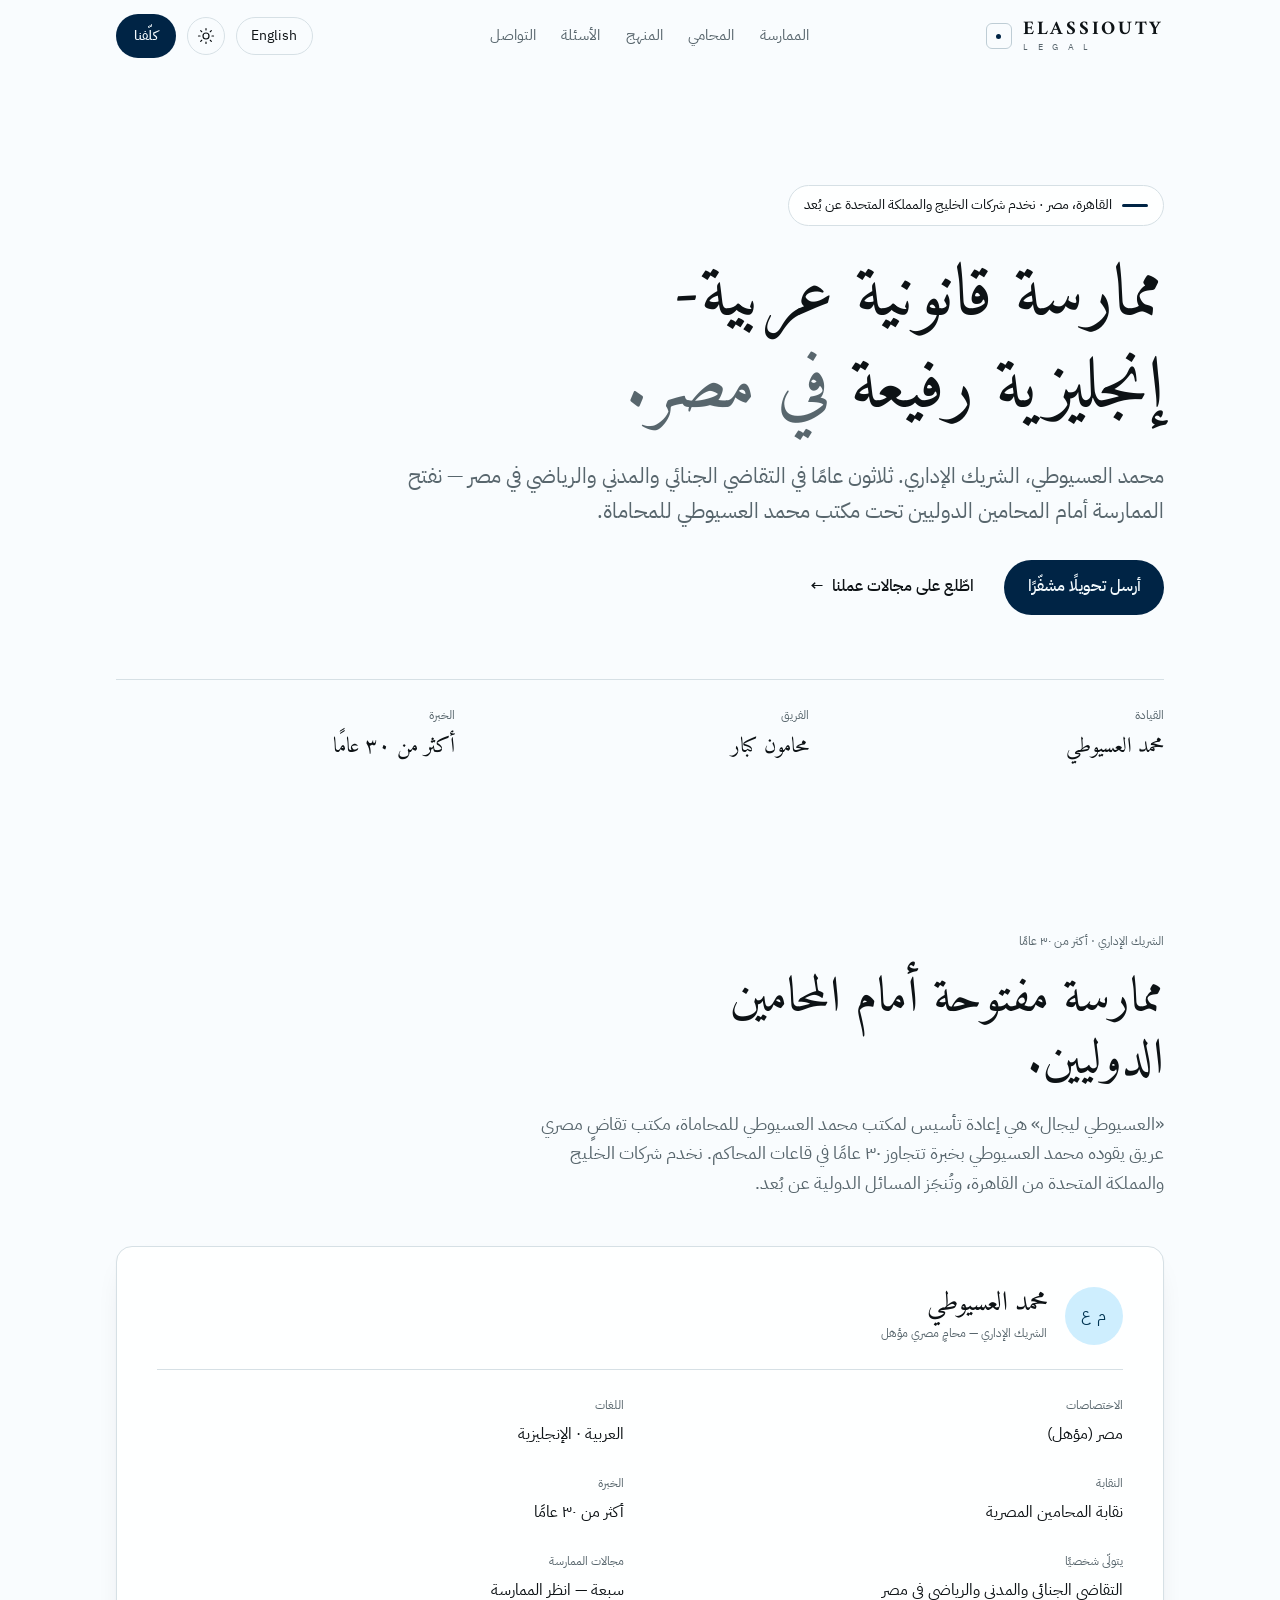
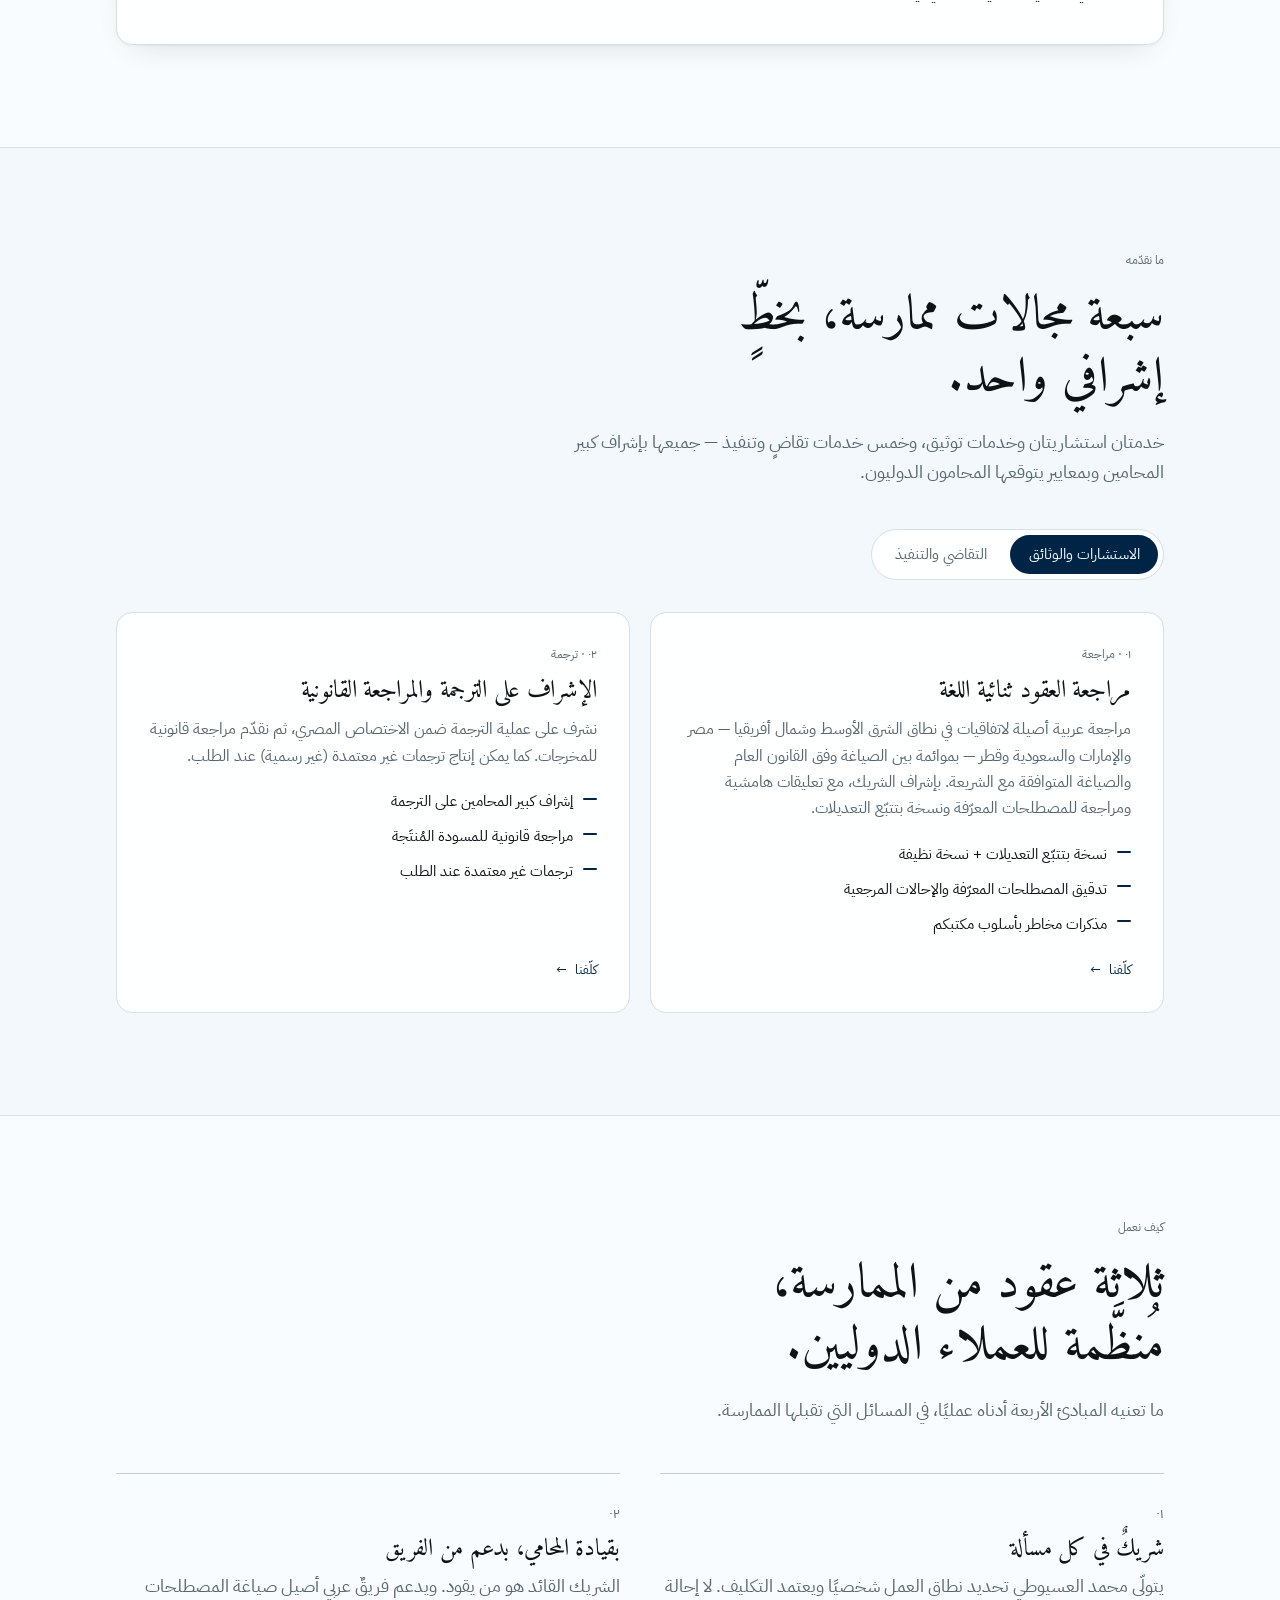
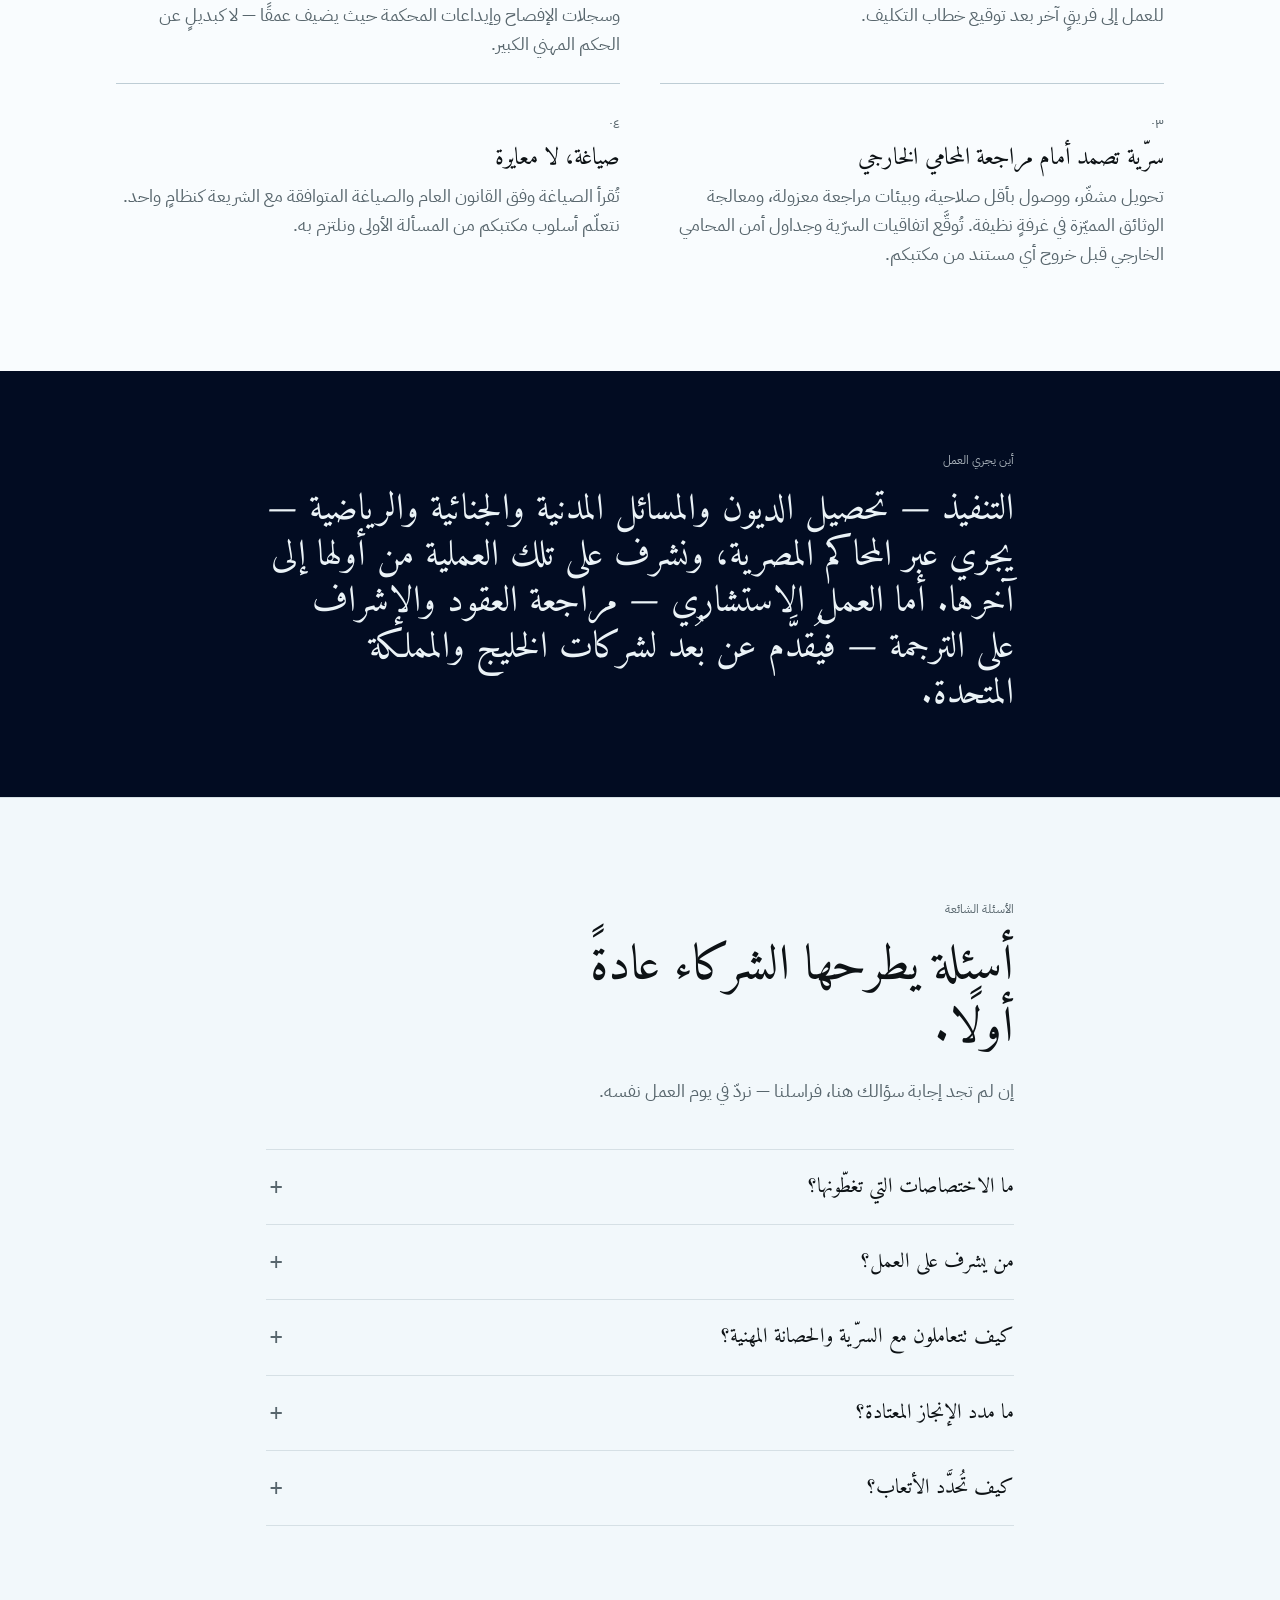
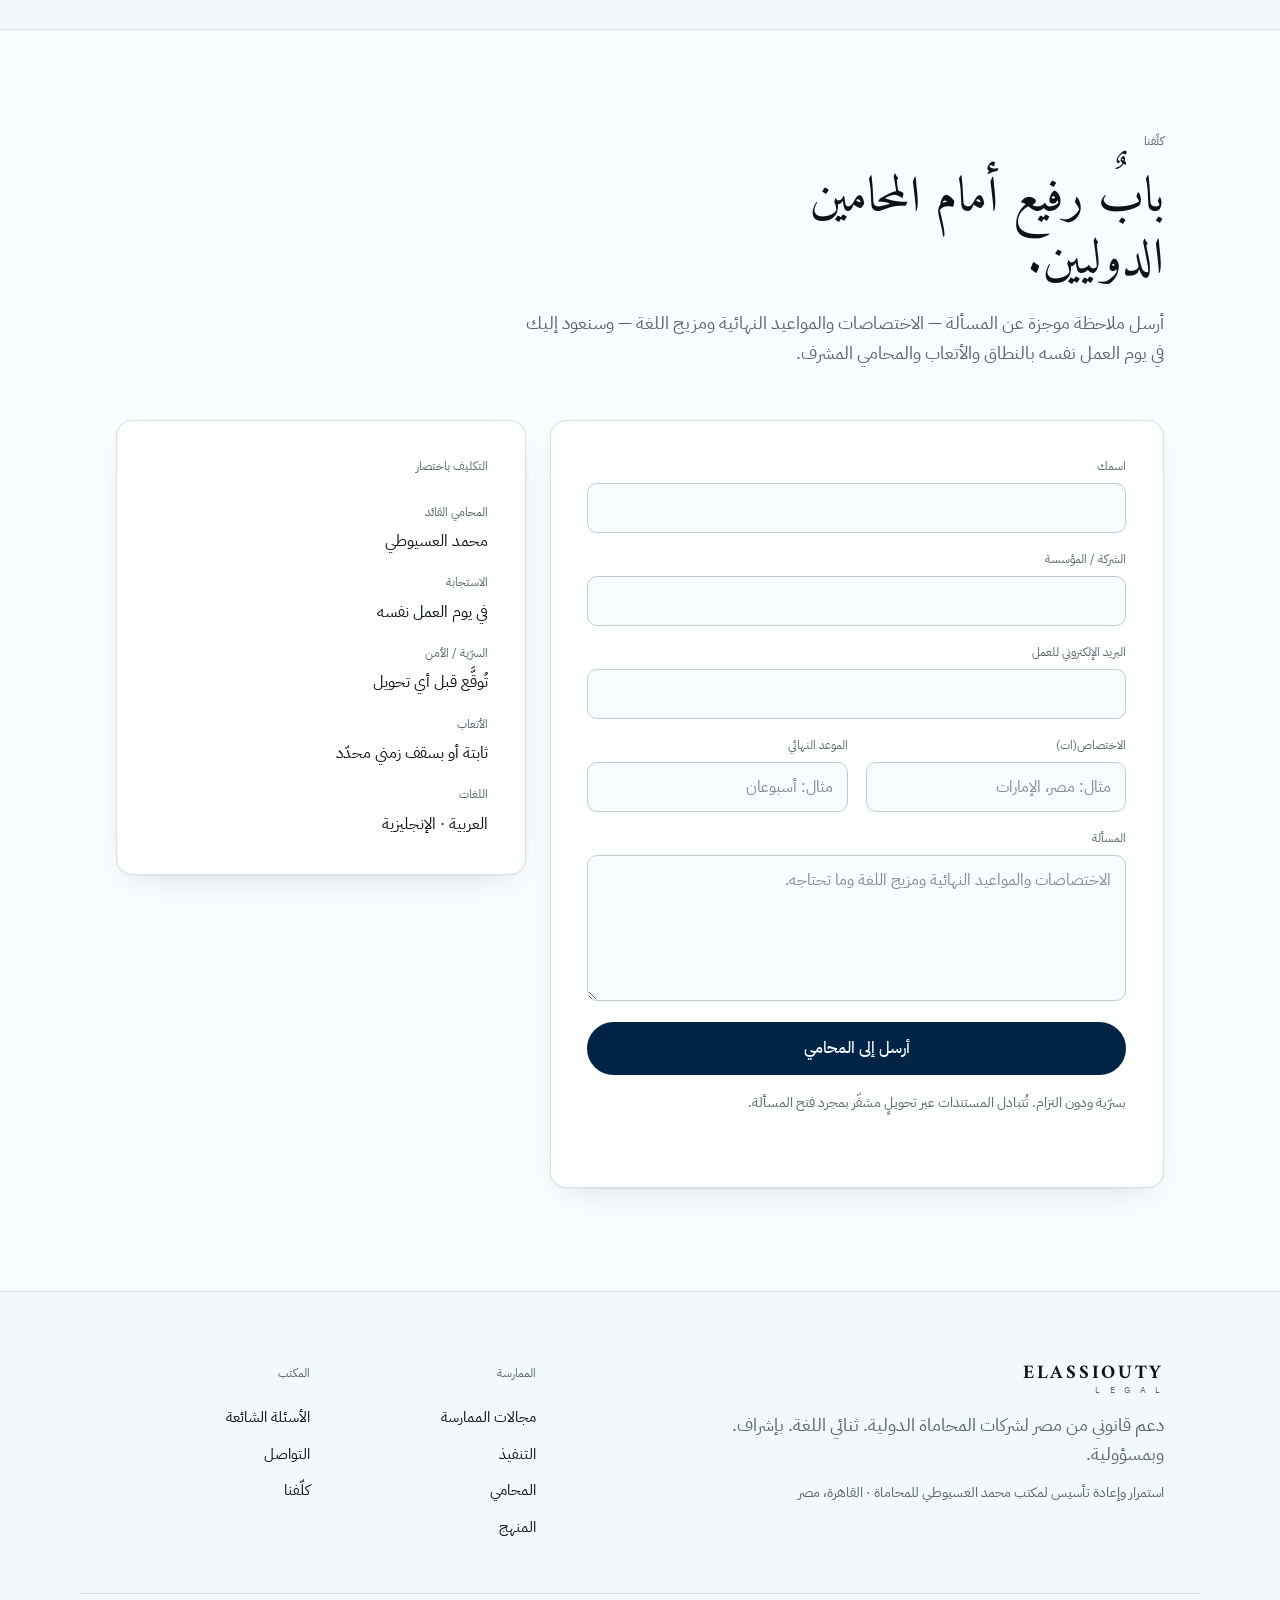
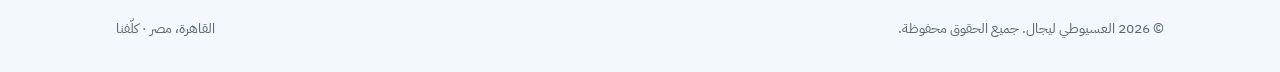
==== ar.html @ b8cb4284 "Add files via upload" ====
<!DOCTYPE html>
<html lang="ar" dir="rtl">
<head>
  <meta charset="UTF-8" />
  <meta name="viewport" content="width=device-width, initial-scale=1.0" />
  <title>العسيوطي ليجال — ممارسة قانونية عربية-إنجليزية في مصر</title>
  <meta name="description" content="العسيوطي ليجال — الممارسة المصرية في القاهرة بقيادة محمد العسيوطي: أكثر من ٣٠ عامًا في التقاضي والاستشارات العربية-الإنجليزية لشركات المحاماة في الخليج والمملكة المتحدة. ثنائي اللغة، بإشراف، وبمسؤولية." />
  <meta name="theme-color" content="#f9fbfc" />

  <meta property="og:title" content="العسيوطي ليجال — ممارسة قانونية عربية-إنجليزية في مصر" />
  <meta property="og:description" content="دعم قانوني من مصر لشركات المحاماة الدولية. ثنائي اللغة. بإشراف. وبمسؤولية." />
  <meta property="og:type" content="website" />

  <link rel="preconnect" href="https://fonts.googleapis.com" />
  <link rel="preconnect" href="https://fonts.gstatic.com" crossorigin />
  <link href="https://fonts.googleapis.com/css2?family=Amiri:ital,wght@0,400;0,700;1,400&family=IBM+Plex+Sans+Arabic:wght@400;500;600&family=Cormorant+Garamond:wght@500;600&family=Inter:wght@400;500;600&display=swap" rel="stylesheet" />

  <link rel="icon" href="data:image/svg+xml,%3Csvg xmlns='http://www.w3.org/2000/svg' viewBox='0 0 32 32'%3E%3Crect width='32' height='32' rx='6' fill='%23122a4e'/%3E%3Ctext x='16' y='22' font-family='Georgia,serif' font-size='16' fill='%23eae4d3' text-anchor='middle'%3EE%3C/text%3E%3C/svg%3E" />
  <link rel="alternate" hreflang="en" href="index.html" />
  <link rel="alternate" hreflang="ar" href="ar.html" />
  <link rel="stylesheet" href="styles.css" />

  <script>
    (function () {
      try {
        var t = localStorage.getItem('el-theme');
        var m = window.matchMedia && window.matchMedia('(prefers-color-scheme: dark)').matches;
        document.documentElement.setAttribute('data-theme', t || (m ? 'dark' : 'light'));
      } catch (e) {
        document.documentElement.setAttribute('data-theme', 'light');
      }
    })();
  </script>
</head>
<body>
  <a class="skip-link" href="#main">تخطَّ إلى المحتوى</a>

  <header class="site-header" id="siteHeader">
    <div class="container header-inner">
      <a class="brand" href="#top" aria-label="العسيوطي ليجال — الصفحة الرئيسية">
        <span class="brand-mark" aria-hidden="true">
          <span class="brand-dot"></span>
        </span>
        <span class="brand-word">
          <span class="brand-name">ELASSIOUTY</span>
          <span class="brand-sub">L E G A L</span>
        </span>
      </a>

      <nav class="site-nav" aria-label="التنقّل الرئيسي">
        <a href="#practice">الممارسة</a>
        <a href="#counsel">المحامي</a>
        <a href="#approach">المنهج</a>
        <a href="#faq">الأسئلة</a>
        <a href="#intake">التواصل</a>
      </nav>

      <div class="header-actions">
        <a class="lang-switch" href="index.html" hreflang="en" lang="en" aria-label="Read this page in English">English</a>
        <button class="theme-toggle" id="themeToggle" type="button" aria-label="تبديل المظهر الفاتح والداكن">
          <svg class="icon-sun" width="18" height="18" viewBox="0 0 24 24" fill="none" stroke="currentColor" stroke-width="1.6" stroke-linecap="round"><circle cx="12" cy="12" r="4"/><path d="M12 2v2M12 20v2M4.9 4.9l1.4 1.4M17.7 17.7l1.4 1.4M2 12h2M20 12h2M4.9 19.1l1.4-1.4M17.7 6.3l1.4-1.4"/></svg>
          <svg class="icon-moon" width="18" height="18" viewBox="0 0 24 24" fill="none" stroke="currentColor" stroke-width="1.6" stroke-linecap="round" stroke-linejoin="round"><path d="M21 12.8A9 9 0 1 1 11.2 3a7 7 0 0 0 9.8 9.8z"/></svg>
        </button>
        <a class="btn btn-primary btn-sm header-cta" href="#intake">كلّفنا</a>
        <button class="menu-toggle" id="menuToggle" type="button" aria-label="فتح القائمة" aria-expanded="false" aria-controls="mobileNav">
          <span></span><span></span><span></span>
        </button>
      </div>
    </div>

    <nav class="mobile-nav" id="mobileNav" aria-label="قائمة الجوال">
      <a href="#practice">الممارسة</a>
      <a href="#counsel">المحامي</a>
      <a href="#approach">المنهج</a>
      <a href="#enforcement">التنفيذ</a>
      <a href="#faq">الأسئلة</a>
      <a href="#intake">التواصل</a>
      <a class="btn btn-primary" href="#intake">كلّفنا</a>
    </nav>
  </header>

  <main id="main">
    <span id="top"></span>

    <!-- HERO -->
    <section class="hero">
      <div class="container">
        <p class="badge"><span class="badge-rule" aria-hidden="true"></span>القاهرة، مصر · نخدم شركات الخليج والمملكة المتحدة عن بُعد</p>
        <h1 class="hero-title">ممارسة قانونية عربية-إنجليزية رفيعة <span class="muted">في مصر.</span></h1>
        <p class="hero-lead">محمد العسيوطي، الشريك الإداري. ثلاثون عامًا في التقاضي الجنائي والمدني والرياضي في مصر — نفتح الممارسة أمام المحامين الدوليين تحت مكتب محمد العسيوطي للمحاماة.</p>
        <div class="hero-actions">
          <a class="btn btn-primary" href="#intake">أرسل تحويلًا مشفّرًا</a>
          <a class="btn btn-ghost" href="#practice">اطّلع على مجالات عملنا <span aria-hidden="true">←</span></a>
        </div>

        <dl class="stat-row">
          <div class="stat"><dt>القيادة</dt><dd>محمد العسيوطي</dd></div>
          <div class="stat"><dt>الفريق</dt><dd>محامون كبار</dd></div>
          <div class="stat"><dt>الخبرة</dt><dd>أكثر من ٣٠ عامًا</dd></div>
        </dl>
      </div>
    </section>

    <!-- COUNSEL -->
    <section class="section" id="counsel">
      <div class="container">
        <p class="eyebrow">الشريك الإداري · أكثر من ٣٠ عامًا</p>
        <h2 class="section-title">ممارسة مفتوحة أمام المحامين الدوليين.</h2>
        <p class="section-lead">«العسيوطي ليجال» هي إعادة تأسيس لمكتب محمد العسيوطي للمحاماة، مكتب تقاضٍ مصري عريق يقوده محمد العسيوطي بخبرة تتجاوز ٣٠ عامًا في قاعات المحاكم. نخدم شركات الخليج والمملكة المتحدة من القاهرة، وتُنجَز المسائل الدولية عن بُعد.</p>

        <div class="counsel-card">
          <div class="counsel-head">
            <span class="avatar" aria-hidden="true">م ع</span>
            <div>
              <h3 class="counsel-name">محمد العسيوطي</h3>
              <p class="counsel-role">الشريك الإداري — محامٍ مصري مؤهل</p>
            </div>
          </div>
          <dl class="fact-grid">
            <div><dt>الاختصاصات</dt><dd>مصر (مؤهل)</dd></div>
            <div><dt>اللغات</dt><dd>العربية · الإنجليزية</dd></div>
            <div><dt>النقابة</dt><dd>نقابة المحامين المصرية</dd></div>
            <div><dt>الخبرة</dt><dd>أكثر من ٣٠ عامًا</dd></div>
            <div><dt>يتولّى شخصيًا</dt><dd>التقاضي الجنائي والمدني والرياضي في مصر</dd></div>
            <div><dt>مجالات الممارسة</dt><dd>سبعة — انظر الممارسة</dd></div>
          </dl>
        </div>
      </div>
    </section>

    <!-- PRACTICE -->
    <section class="section section-alt" id="practice">
      <div class="container">
        <p class="eyebrow">ما نقدّمه</p>
        <h2 class="section-title">سبعة مجالات ممارسة، بخطٍّ إشرافي واحد.</h2>
        <p class="section-lead">خدمتان استشاريتان وخدمات توثيق، وخمس خدمات تقاضٍ وتنفيذ — جميعها بإشراف كبير المحامين وبمعايير يتوقعها المحامون الدوليون.</p>

        <div class="tabs" role="tablist" aria-label="مجموعات الممارسة">
          <button class="tab is-active" role="tab" aria-selected="true" data-group="advisory">الاستشارات والوثائق</button>
          <button class="tab" role="tab" aria-selected="false" data-group="litigation">التقاضي والتنفيذ</button>
        </div>

        <div class="cards">
          <!-- Advisory -->
          <article class="card" data-group="advisory">
            <p class="card-index">٠١ · مراجعة</p>
            <h3 class="card-title">مراجعة العقود ثنائية اللغة</h3>
            <p class="card-body">مراجعة عربية أصيلة لاتفاقيات في نطاق الشرق الأوسط وشمال أفريقيا — مصر والإمارات والسعودية وقطر — بموائمة بين الصياغة وفق القانون العام والصياغة المتوافقة مع الشريعة. بإشراف الشريك، مع تعليقات هامشية ومراجعة للمصطلحات المعرّفة ونسخة بتتبّع التعديلات.</p>
            <ul class="card-list">
              <li>نسخة بتتبّع التعديلات + نسخة نظيفة</li>
              <li>تدقيق المصطلحات المعرّفة والإحالات المرجعية</li>
              <li>مذكرات مخاطر بأسلوب مكتبكم</li>
            </ul>
            <a class="card-cta" href="#intake">كلّفنا <span aria-hidden="true">←</span></a>
          </article>

          <article class="card" data-group="advisory">
            <p class="card-index">٠٢ · ترجمة</p>
            <h3 class="card-title">الإشراف على الترجمة والمراجعة القانونية</h3>
            <p class="card-body">نشرف على عملية الترجمة ضمن الاختصاص المصري، ثم نقدّم مراجعة قانونية للمخرجات. كما يمكن إنتاج ترجمات غير معتمدة (غير رسمية) عند الطلب.</p>
            <ul class="card-list">
              <li>إشراف كبير المحامين على الترجمة</li>
              <li>مراجعة قانونية للمسودة المُنتَجة</li>
              <li>ترجمات غير معتمدة عند الطلب</li>
            </ul>
            <a class="card-cta" href="#intake">كلّفنا <span aria-hidden="true">←</span></a>
          </article>

          <!-- Litigation -->
          <article class="card" data-group="litigation" hidden>
            <p class="card-index">٠٣ · تنفيذ</p>
            <h3 class="card-title">تنفيذ أحكام التحكيم</h3>
            <p class="card-body">الاعتراف بأحكام التحكيم الأجنبية والمحلية وتنفيذها أمام المحاكم المصرية — بموجب اتفاقية نيويورك وقانون التحكيم المصري. من طلب الأمر بالتنفيذ حتى التنفيذ الفعلي، والدفاع عند الطعن على الحكم.</p>
            <ul class="card-list">
              <li>الأمر بالتنفيذ وتنفيذ الأحكام الأجنبية (اتفاقية نيويورك)</li>
              <li>دعاوى بطلان حكم التحكيم</li>
              <li>التنفيذ على أصول داخل مصر</li>
            </ul>
            <a class="card-cta" href="#intake">كلّفنا <span aria-hidden="true">←</span></a>
          </article>

          <article class="card" data-group="litigation" hidden>
            <p class="card-index">٠٤ · تنفيذ</p>
            <h3 class="card-title">تحصيل الديون</h3>
            <p class="card-body">التنفيذ عبر المحاكم المصرية للدائنين المحليين والأجانب — الأحكام المالية وديون العقود والأوراق التجارية. بقيادة كبير المحامين من رفع الدعوى حتى التنفيذ.</p>
            <ul class="card-list">
              <li>من رفع الدعوى حتى التنفيذ النهائي</li>
              <li>التنسيق مع المحامي الأجنبي الموكِّل</li>
              <li>تحديثات وفق وتيرة يحددها المحامي</li>
            </ul>
            <a class="card-cta" href="#intake">كلّفنا <span aria-hidden="true">←</span></a>
          </article>

          <article class="card" data-group="litigation" hidden>
            <p class="card-index">٠٥ · تقاضٍ</p>
            <h3 class="card-title">التقاضي الجنائي</h3>
            <p class="card-body">الدفاع ودعم الادعاء والاستئناف أمام المحاكم الجنائية المصرية. الرشوة والجرائم المالية والدفاع في جرائم ذوي الياقات البيضاء والتحقيقات الرقابية.</p>
            <ul class="card-list">
              <li>مشورة استراتيجية قبل الاتهام</li>
              <li>التمثيل أمام المحكمة</li>
              <li>الاستئناف وطرق الطعن بعد الحكم</li>
            </ul>
            <a class="card-cta" href="#intake">كلّفنا <span aria-hidden="true">←</span></a>
          </article>

          <article class="card" data-group="litigation" hidden>
            <p class="card-index">٠٦ · تقاضٍ</p>
            <h3 class="card-title">التقاضي المدني</h3>
            <p class="card-body">المنازعات التجارية والتعاقدية أمام المحاكم المدنية والاقتصادية المصرية. الأوامر الوقتية ودعاوى الخبرة وتنفيذ الأحكام الأجنبية عند الاقتضاء.</p>
            <ul class="card-list">
              <li>المذكرات والدفوع الإجرائية</li>
              <li>الحماية الوقتية عند توافرها</li>
              <li>الاعتراف بالأحكام الأجنبية وأحكام التحكيم وتنفيذها (اتفاقية نيويورك)</li>
            </ul>
            <a class="card-cta" href="#intake">كلّفنا <span aria-hidden="true">←</span></a>
          </article>

          <article class="card" data-group="litigation" hidden>
            <p class="card-index">٠٧ · تقاضٍ</p>
            <h3 class="card-title">التقاضي الرياضي</h3>
            <p class="card-body">منازعات كرة القدم والأندية والاتحادات — العقود والانتقالات والإجراءات التأديبية والتحكيم أمام محكمة التحكيم الرياضي (CAS) من مقر مصر.</p>
            <ul class="card-list">
              <li>منازعات عقود اللاعبين والأندية</li>
              <li>الإجراءات التأديبية للاتحادات</li>
              <li>التحكيم أمام محكمة التحكيم الرياضي من مقر مصر</li>
            </ul>
            <a class="card-cta" href="#intake">كلّفنا <span aria-hidden="true">←</span></a>
          </article>
        </div>
      </div>
    </section>

    <!-- APPROACH -->
    <section class="section" id="approach">
      <div class="container">
        <p class="eyebrow">كيف نعمل</p>
        <h2 class="section-title">ثلاثة عقود من الممارسة، مُنظَّمة للعملاء الدوليين.</h2>
        <p class="section-lead">ما تعنيه المبادئ الأربعة أدناه عمليًا، في المسائل التي تقبلها الممارسة.</p>

        <div class="principles">
          <div class="principle">
            <span class="principle-num">٠١</span>
            <h3>شريكٌ في كل مسألة</h3>
            <p>يتولّى محمد العسيوطي تحديد نطاق العمل شخصيًا ويعتمد التكليف. لا إحالة للعمل إلى فريقٍ آخر بعد توقيع خطاب التكليف.</p>
          </div>
          <div class="principle">
            <span class="principle-num">٠٢</span>
            <h3>بقيادة المحامي، بدعم من الفريق</h3>
            <p>الشريك القائد هو من يقود. ويدعم فريقٌ عربي أصيل صياغة المصطلحات وسجلات الإفصاح وإيداعات المحكمة حيث يضيف عمقًا — لا كبديلٍ عن الحكم المهني الكبير.</p>
          </div>
          <div class="principle">
            <span class="principle-num">٠٣</span>
            <h3>سرّية تصمد أمام مراجعة المحامي الخارجي</h3>
            <p>تحويل مشفّر، ووصول بأقل صلاحية، وبيئات مراجعة معزولة، ومعالجة الوثائق المميّزة في غرفةٍ نظيفة. تُوقَّع اتفاقيات السرّية وجداول أمن المحامي الخارجي قبل خروج أي مستند من مكتبكم.</p>
          </div>
          <div class="principle">
            <span class="principle-num">٠٤</span>
            <h3>صياغة، لا معايرة</h3>
            <p>تُقرأ الصياغة وفق القانون العام والصياغة المتوافقة مع الشريعة كنظامٍ واحد. نتعلّم أسلوب مكتبكم من المسألة الأولى ونلتزم به.</p>
          </div>
        </div>
      </div>
    </section>

    <!-- ENFORCEMENT NOTE -->
    <section class="section section-dark" id="enforcement">
      <div class="container narrow">
        <p class="eyebrow eyebrow-light">أين يجري العمل</p>
        <p class="enforcement-note">التنفيذ — تحصيل الديون والمسائل المدنية والجنائية والرياضية — يجري عبر المحاكم المصرية، ونشرف على تلك العملية من أولها إلى آخرها. أما العمل الاستشاري — مراجعة العقود والإشراف على الترجمة — فيُقدَّم عن بُعد لشركات الخليج والمملكة المتحدة.</p>
      </div>
    </section>

    <!-- FAQ -->
    <section class="section section-alt" id="faq">
      <div class="container narrow">
        <p class="eyebrow">الأسئلة الشائعة</p>
        <h2 class="section-title">أسئلة يطرحها الشركاء عادةً أولًا.</h2>
        <p class="section-lead">إن لم تجد إجابة سؤالك هنا، فراسلنا — نردّ في يوم العمل نفسه.</p>

        <div class="faq">
          <details class="faq-item">
            <summary>ما الاختصاصات التي تغطّونها؟</summary>
            <div class="faq-answer"><p>نحن مؤهّلون في مصر ونعمل بموجب القانون المصري فقط. العمل أمام المحاكم — تحصيل الديون والمسائل المدنية والجنائية والرياضية — يجري أمام المحاكم المصرية. أما العمل الاستشاري فيُقدَّم عن بُعد للشركات المُوكِّلة في الخليج والمملكة المتحدة. نعمل بصفتنا مراسلكم في القاهرة؛ ولسنا مؤهّلين في القانون الإنجليزي أو الخليجي ولا نُفتي فيه.</p></div>
          </details>
          <details class="faq-item">
            <summary>من يشرف على العمل؟</summary>
            <div class="faq-answer"><p>يتولّى محمد العسيوطي، الشريك الإداري، تحديد نطاق كل مسألة واعتمادها شخصيًا. ويدعم فريقٌ عربي أصيل الصياغة وسجلات الإفصاح والإيداعات، لكن كبير المحامين يقود طوال الوقت — دون إحالة العمل الجوهري إلى محامين مبتدئين.</p></div>
          </details>
          <details class="faq-item">
            <summary>كيف تتعاملون مع السرّية والحصانة المهنية؟</summary>
            <div class="faq-answer"><p>تُنقل المستندات عبر تحويلٍ مشفّر إلى بيئة مراجعة معزولة بأقل صلاحية. وتُوقَّع اتفاقيات السرّية وجداول أمن المحامي الخارجي قبل خروج أي مادة من مكتبكم، وتُعالَج المواد المميّزة في غرفةٍ نظيفة. نعمل وفق معايير السرّية التي يتوقعها عملاؤكم.</p></div>
          </details>
          <details class="faq-item">
            <summary>ما مدد الإنجاز المعتادة؟</summary>
            <div class="faq-answer"><p>نُقرّ باستلام كل مسألة جديدة في يوم العمل نفسه مع النطاق والأتعاب والمحامي المشرف. أما الإنجاز الجوهري فيعتمد على المسألة — فمراجعة عقدٍ تسير بوتيرة تختلف عن تقاضٍ متنازَعٍ عليه — ونلتزم بجدولٍ زمني محدد في خطاب التكليف.</p></div>
          </details>
          <details class="faq-item">
            <summary>كيف تُحدَّد الأتعاب؟</summary>
            <div class="faq-answer"><p>إمّا أتعاب ثابتة لعملٍ محدّد النطاق، أو سقف زمني (بالساعة) محدّد، يُتّفق عليه قبل أن نبدأ. لن تتلقّى فاتورة مفتوحة؛ يُحدَّد أساس الأتعاب كتابةً من البداية.</p></div>
          </details>
        </div>
      </div>
    </section>

    <!-- INTAKE -->
    <section class="section" id="intake">
      <div class="container">
        <p class="eyebrow">كلّفنا</p>
        <h2 class="section-title">بابٌ رفيع أمام المحامين الدوليين.</h2>
        <p class="section-lead">أرسل ملاحظة موجزة عن المسألة — الاختصاصات والمواعيد النهائية ومزيج اللغة — وسنعود إليك في يوم العمل نفسه بالنطاق والأتعاب والمحامي المشرف.</p>

        <div class="intake-grid">
          <form class="intake-form" id="intakeForm" novalidate>
            <div class="field">
              <label for="f-name">اسمك</label>
              <input id="f-name" name="name" type="text" autocomplete="name" required />
            </div>
            <div class="field">
              <label for="f-firm">الشركة / المؤسسة</label>
              <input id="f-firm" name="firm" type="text" autocomplete="organization" />
            </div>
            <div class="field">
              <label for="f-email">البريد الإلكتروني للعمل</label>
              <input id="f-email" name="email" type="email" autocomplete="email" required />
            </div>
            <div class="field-row">
              <div class="field">
                <label for="f-juris">الاختصاص(ات)</label>
                <input id="f-juris" name="jurisdictions" type="text" placeholder="مثال: مصر، الإمارات" />
              </div>
              <div class="field">
                <label for="f-deadline">الموعد النهائي</label>
                <input id="f-deadline" name="deadline" type="text" placeholder="مثال: أسبوعان" />
              </div>
            </div>
            <div class="field">
              <label for="f-message">المسألة</label>
              <textarea id="f-message" name="message" rows="5" required placeholder="الاختصاصات والمواعيد النهائية ومزيج اللغة وما تحتاجه."></textarea>
            </div>
            <input type="text" name="_honey" class="honey" tabindex="-1" autocomplete="off" aria-hidden="true" />
            <button class="btn btn-primary" type="submit" id="intakeSubmit">أرسل إلى المحامي</button>
            <p class="form-note">بسرّية ودون التزام. تُتبادل المستندات عبر تحويلٍ مشفّر بمجرد فتح المسألة.</p>
            <p class="form-status" id="formStatus" role="status" aria-live="polite"></p>
          </form>

          <aside class="engagement">
            <p class="engagement-title">التكليف باختصار</p>
            <dl class="fact-grid fact-grid-stack">
              <div><dt>المحامي القائد</dt><dd>محمد العسيوطي</dd></div>
              <div><dt>الاستجابة</dt><dd>في يوم العمل نفسه</dd></div>
              <div><dt>السرّية / الأمن</dt><dd>تُوقَّع قبل أي تحويل</dd></div>
              <div><dt>الأتعاب</dt><dd>ثابتة أو بسقف زمني محدّد</dd></div>
              <div><dt>اللغات</dt><dd>العربية · الإنجليزية</dd></div>
            </dl>
          </aside>
        </div>
      </div>
    </section>
  </main>

  <footer class="site-footer">
    <div class="container footer-inner">
      <div class="footer-brand">
        <span class="brand-word">
          <span class="brand-name">ELASSIOUTY</span>
          <span class="brand-sub">L E G A L</span>
        </span>
        <p class="footer-tag">دعم قانوني من مصر لشركات المحاماة الدولية. ثنائي اللغة. بإشراف. وبمسؤولية.</p>
        <p class="footer-meta">استمرار وإعادة تأسيس لمكتب محمد العسيوطي للمحاماة · القاهرة، مصر</p>
      </div>
      <nav class="footer-nav" aria-label="روابط التذييل">
        <div>
          <p class="footer-head">الممارسة</p>
          <a href="#practice">مجالات الممارسة</a>
          <a href="#enforcement">التنفيذ</a>
          <a href="#counsel">المحامي</a>
          <a href="#approach">المنهج</a>
        </div>
        <div>
          <p class="footer-head">المكتب</p>
          <a href="#faq">الأسئلة الشائعة</a>
          <a href="#intake">التواصل</a>
          <a href="#intake">كلّفنا</a>
        </div>
      </nav>
    </div>
    <div class="container footer-bottom">
      <p>© <span id="year">2026</span> العسيوطي ليجال. جميع الحقوق محفوظة.</p>
      <p>القاهرة، مصر · <a href="#intake">كلّفنا</a></p>
    </div>
  </footer>

  <script src="script.js"></script>
</body>
</html>
---- styles.css ----
/* ============================================================
   ELASSIOUTY LEGAL — stylesheet
   Palette built on OKLCH, hue 230 (cool navy). Light + dark.
   Fonts: Cormorant Garamond (display), Inter (body), IBM Plex Mono (labels)
   ============================================================ */

:root {
  --font-serif: "Cormorant Garamond", Georgia, "Times New Roman", serif;
  --font-sans: "Inter", ui-sans-serif, system-ui, sans-serif;
  --font-mono: "IBM Plex Mono", ui-monospace, "SFMono-Regular", monospace;

  --maxw: 1120px;
  --radius: 16px;
  --radius-sm: 10px;
  --pad: clamp(1.25rem, 4vw, 2.25rem);
  --shadow: 0 1px 2px rgba(12, 26, 51, 0.04), 0 12px 32px -18px rgba(12, 26, 51, 0.20);
  --ease: cubic-bezier(0.22, 1, 0.36, 1);
}

/* ---- Light theme (default) ---- */
:root, [data-theme="light"] {
  --bg: oklch(0.99 0.004 230);
  --surface: oklch(1 0.002 230);
  --surface-2: oklch(0.975 0.008 230);
  --text: oklch(0.18 0.01 230);
  --muted: oklch(0.5 0.02 230);
  --primary: oklch(0.24 0.1 230);
  --primary-strong: oklch(0.16 0.09 230);
  --on-primary: oklch(0.98 0.01 230);
  --accent-soft: oklch(0.93 0.04 230);
  --accent-ink: oklch(0.30 0.09 230);
  --border: oklch(0.90 0.012 230);
  --border-strong: oklch(0.84 0.02 230);
  --dark-bg: oklch(0.16 0.05 260);
  --dark-text: oklch(0.96 0.01 230);
}

/* ---- Dark theme ---- */
[data-theme="dark"] {
  --bg: oklch(0.17 0.03 258);
  --surface: oklch(0.21 0.035 258);
  --surface-2: oklch(0.19 0.03 258);
  --text: oklch(0.95 0.012 230);
  --muted: oklch(0.72 0.03 230);
  --primary: oklch(0.62 0.12 250);
  --primary-strong: oklch(0.70 0.12 250);
  --on-primary: oklch(0.15 0.03 258);
  --accent-soft: oklch(0.32 0.06 250);
  --accent-ink: oklch(0.90 0.04 230);
  --border: oklch(0.30 0.025 258);
  --border-strong: oklch(0.40 0.03 258);
  --dark-bg: oklch(0.13 0.03 260);
  --dark-text: oklch(0.96 0.01 230);
  --shadow: 0 1px 2px rgba(0,0,0,0.3), 0 16px 40px -20px rgba(0,0,0,0.6);
}

/* ---- Reset / base ---- */
* { box-sizing: border-box; }
html { scroll-behavior: smooth; scroll-padding-top: 84px; -webkit-text-size-adjust: 100%; }
body {
  margin: 0;
  background: var(--bg);
  color: var(--text);
  font-family: var(--font-sans);
  font-size: 17px;
  line-height: 1.65;
  -webkit-font-smoothing: antialiased;
  text-rendering: optimizeLegibility;
  transition: background 0.4s var(--ease), color 0.4s var(--ease);
}
h1, h2, h3 { font-family: var(--font-serif); font-weight: 500; line-height: 1.08; letter-spacing: -0.01em; margin: 0; }
p { margin: 0; }
a { color: inherit; text-decoration: none; }
img { max-width: 100%; display: block; }
::selection { background: var(--accent-soft); color: var(--accent-ink); }

.container { width: 100%; max-width: var(--maxw); margin-inline: auto; padding-inline: var(--pad); }
.container.narrow { max-width: 820px; }

.skip-link {
  position: absolute; left: 0; top: -60px; z-index: 200;
  background: var(--primary); color: var(--on-primary); padding: 0.6rem 1rem; border-radius: 0 0 8px 0;
  transition: top 0.2s var(--ease);
}
.skip-link:focus { top: 0; }

:focus-visible { outline: 2px solid var(--primary); outline-offset: 3px; border-radius: 4px; }

/* ---- Buttons ---- */
.btn {
  display: inline-flex; align-items: center; gap: 0.5rem;
  font-family: var(--font-sans); font-size: 0.98rem; font-weight: 500;
  padding: 0.85rem 1.4rem; border-radius: 999px; border: 1px solid transparent;
  cursor: pointer; transition: transform 0.2s var(--ease), background 0.2s var(--ease), border-color 0.2s var(--ease), color 0.2s var(--ease);
  white-space: nowrap;
}
.btn-sm { padding: 0.55rem 1.05rem; font-size: 0.9rem; }
.btn-primary { background: var(--primary); color: var(--on-primary); }
.btn-primary:hover { background: var(--primary-strong); transform: translateY(-1px); }
.btn-ghost { color: var(--text); border-color: transparent; padding-inline: 0.4rem; }
.btn-ghost:hover { color: var(--primary); }

/* ---- Header ---- */
.site-header {
  position: sticky; top: 0; z-index: 100;
  backdrop-filter: saturate(1.4) blur(12px);
  background: color-mix(in oklab, var(--bg) 82%, transparent);
  border-bottom: 1px solid transparent;
  transition: border-color 0.3s var(--ease), background 0.3s var(--ease);
}
.site-header.is-scrolled { border-bottom-color: var(--border); }
.header-inner { display: flex; align-items: center; justify-content: space-between; height: 72px; gap: 1rem; }

.brand { display: inline-flex; align-items: center; gap: 0.7rem; }
.brand-mark { position: relative; width: 26px; height: 26px; border: 1px solid var(--border-strong); border-radius: 6px; display: grid; place-items: center; }
.brand-dot { width: 5px; height: 5px; border-radius: 50%; background: var(--primary); }
.brand-word { display: flex; flex-direction: column; line-height: 1; }
.brand-name { font-family: var(--font-serif); font-weight: 600; font-size: 1.2rem; letter-spacing: 0.14em; }
.brand-sub { font-family: var(--font-mono); font-size: 0.56rem; letter-spacing: 0.42em; color: var(--muted); margin-top: 3px; }

.site-nav { display: flex; gap: 1.6rem; }
.site-nav a { font-size: 0.95rem; color: var(--muted); transition: color 0.2s var(--ease); }
.site-nav a:hover { color: var(--text); }

.header-actions { display: flex; align-items: center; gap: 0.7rem; }
.theme-toggle {
  display: grid; place-items: center; width: 38px; height: 38px; border-radius: 999px;
  background: transparent; border: 1px solid var(--border); color: var(--text); cursor: pointer;
  transition: border-color 0.2s var(--ease), background 0.2s var(--ease);
}
.theme-toggle:hover { border-color: var(--border-strong); background: var(--surface-2); }
.theme-toggle .icon-moon { display: none; }
[data-theme="dark"] .theme-toggle .icon-sun { display: none; }
[data-theme="dark"] .theme-toggle .icon-moon { display: block; }

.menu-toggle { display: none; flex-direction: column; gap: 4px; width: 40px; height: 38px; align-items: center; justify-content: center; background: transparent; border: 1px solid var(--border); border-radius: 10px; cursor: pointer; }
.menu-toggle span { width: 18px; height: 1.6px; background: var(--text); transition: transform 0.25s var(--ease), opacity 0.25s var(--ease); }
.menu-toggle[aria-expanded="true"] span:nth-child(1) { transform: translateY(5.6px) rotate(45deg); }
.menu-toggle[aria-expanded="true"] span:nth-child(2) { opacity: 0; }
.menu-toggle[aria-expanded="true"] span:nth-child(3) { transform: translateY(-5.6px) rotate(-45deg); }

.mobile-nav { display: none; flex-direction: column; gap: 0.25rem; padding: 0.5rem var(--pad) 1.25rem; border-bottom: 1px solid var(--border); background: var(--bg); }
.mobile-nav a { padding: 0.7rem 0.2rem; color: var(--text); border-bottom: 1px solid var(--border); }
.mobile-nav a.btn { border: none; justify-content: center; margin-top: 0.6rem; color: var(--on-primary); }
.mobile-nav.open { display: flex; }

/* ---- Hero ---- */
.hero { padding: clamp(3.5rem, 9vw, 7rem) 0 clamp(2.5rem, 5vw, 4rem); }
.badge {
  display: inline-flex; align-items: center; gap: 0.6rem;
  font-size: 0.86rem; color: var(--text); background: var(--surface);
  border: 1px solid var(--border); border-radius: 999px; padding: 0.5rem 0.95rem; margin: 0 0 1.6rem;
}
.badge-rule { width: 26px; height: 3px; border-radius: 3px; background: var(--primary); }
.hero-title { font-size: clamp(2.7rem, 6.6vw, 4.6rem); max-width: 15ch; }
.hero-title .muted { color: var(--muted); }
.hero-lead { margin-top: 1.5rem; max-width: 60ch; font-size: clamp(1.05rem, 2.4vw, 1.3rem); color: var(--muted); }
.hero-actions { display: flex; flex-wrap: wrap; align-items: center; gap: 0.75rem 1.4rem; margin-top: 2rem; }

.stat-row { display: grid; grid-template-columns: repeat(3, 1fr); gap: 1rem; margin: clamp(2.5rem, 6vw, 4rem) 0 0; padding-top: 1.6rem; border-top: 1px solid var(--border); }
.stat dt { font-family: var(--font-mono); font-size: 0.72rem; letter-spacing: 0.18em; text-transform: uppercase; color: var(--muted); margin-bottom: 0.35rem; }
.stat dd { margin: 0; font-family: var(--font-serif); font-size: clamp(1.1rem, 2.4vw, 1.35rem); }

/* ---- Sections ---- */
.section { padding: clamp(3.5rem, 8vw, 6.5rem) 0; }
.section-alt { background: var(--surface-2); border-block: 1px solid var(--border); }
.eyebrow { font-family: var(--font-mono); font-size: 0.75rem; letter-spacing: 0.2em; text-transform: uppercase; color: var(--muted); margin: 0 0 1rem; }
.eyebrow-light { color: color-mix(in oklab, var(--dark-text) 70%, transparent); }
.section-title { font-size: clamp(2rem, 4.6vw, 3.1rem); max-width: 18ch; }
.section-lead { margin-top: 1.1rem; max-width: 58ch; font-size: 1.12rem; color: var(--muted); }

/* ---- Counsel ---- */
.counsel-card { margin-top: clamp(2rem, 5vw, 3rem); background: var(--surface); border: 1px solid var(--border); border-radius: var(--radius); padding: clamp(1.5rem, 4vw, 2.5rem); box-shadow: var(--shadow); }
.counsel-head { display: flex; align-items: center; gap: 1.1rem; padding-bottom: 1.5rem; border-bottom: 1px solid var(--border); }
.avatar { display: grid; place-items: center; width: 58px; height: 58px; border-radius: 50%; background: var(--accent-soft); color: var(--accent-ink); font-family: var(--font-mono); font-size: 1rem; letter-spacing: 0.06em; flex: none; }
.counsel-name { font-size: 1.7rem; }
.counsel-role { font-family: var(--font-mono); font-size: 0.74rem; letter-spacing: 0.14em; text-transform: uppercase; color: var(--muted); margin-top: 0.35rem; }

.fact-grid { display: grid; grid-template-columns: repeat(2, 1fr); gap: 1.6rem 2rem; margin: 1.6rem 0 0; }
.fact-grid-5 { grid-template-columns: repeat(auto-fit, minmax(150px, 1fr)); }
.fact-grid dt { font-family: var(--font-mono); font-size: 0.72rem; letter-spacing: 0.16em; text-transform: uppercase; color: var(--muted); margin-bottom: 0.4rem; }
.fact-grid dd { margin: 0; font-size: 1.02rem; }

/* ---- Practice ---- */
.tabs { display: inline-flex; gap: 0.3rem; margin: clamp(1.8rem, 4vw, 2.6rem) 0 2rem; padding: 0.3rem; background: var(--surface); border: 1px solid var(--border); border-radius: 999px; }
.tab { font-family: var(--font-sans); font-size: 0.92rem; color: var(--muted); background: transparent; border: none; padding: 0.55rem 1.15rem; border-radius: 999px; cursor: pointer; transition: color 0.2s var(--ease), background 0.2s var(--ease); }
.tab.is-active { background: var(--primary); color: var(--on-primary); }

.cards { display: grid; grid-template-columns: repeat(2, 1fr); gap: 1.25rem; }
.card { background: var(--surface); border: 1px solid var(--border); border-radius: var(--radius); padding: clamp(1.4rem, 3vw, 2rem); display: flex; flex-direction: column; transition: transform 0.25s var(--ease), border-color 0.25s var(--ease), box-shadow 0.25s var(--ease); }
.card:hover { transform: translateY(-3px); border-color: var(--border-strong); box-shadow: var(--shadow); }
.card[hidden] { display: none; }
.card-index { font-family: var(--font-mono); font-size: 0.72rem; letter-spacing: 0.16em; text-transform: uppercase; color: var(--muted); margin: 0 0 0.9rem; }
.card-title { font-size: 1.55rem; margin-bottom: 0.7rem; }
.card-body { color: var(--muted); font-size: 1rem; }
.card-list { list-style: none; margin: 1.2rem 0 0; padding: 0; display: grid; gap: 0.6rem; }
.card-list li { position: relative; padding-left: 1.5rem; font-size: 0.96rem; }
.card-list li::before { content: ""; position: absolute; left: 0; top: 0.62em; width: 14px; height: 2px; background: var(--primary); border-radius: 2px; }
.card-cta { margin-top: auto; padding-top: 1.4rem; font-family: var(--font-mono); font-size: 0.8rem; letter-spacing: 0.1em; text-transform: uppercase; color: var(--primary); display: inline-flex; gap: 0.5rem; align-items: center; }
.card-cta:hover { gap: 0.8rem; }

/* ---- Approach ---- */
.principles { display: grid; grid-template-columns: repeat(2, 1fr); gap: 1.5rem 2.5rem; margin-top: clamp(2rem, 5vw, 3rem); }
.principle { padding-top: 1.5rem; border-top: 1px solid var(--border-strong); }
.principle-num { font-family: var(--font-mono); font-size: 0.85rem; color: var(--muted); letter-spacing: 0.1em; }
.principle h3 { font-size: 1.5rem; margin: 0.6rem 0 0.6rem; }
.principle p { color: var(--muted); }

/* ---- Enforcement (dark strip) ---- */
.section-dark { background: var(--dark-bg); color: var(--dark-text); padding: clamp(3rem, 7vw, 5rem) 0; }
.enforcement-note { font-family: var(--font-serif); font-size: clamp(1.5rem, 3.6vw, 2.3rem); line-height: 1.3; letter-spacing: -0.01em; }

/* ---- FAQ ---- */
.faq { margin-top: clamp(1.8rem, 4vw, 2.6rem); border-top: 1px solid var(--border); }
.faq-item { border-bottom: 1px solid var(--border); }
.faq-item summary { list-style: none; cursor: pointer; padding: 1.25rem 2.5rem 1.25rem 0; position: relative; font-family: var(--font-serif); font-size: 1.3rem; }
.faq-item summary::-webkit-details-marker { display: none; }
.faq-item summary::after { content: "+"; position: absolute; right: 0.2rem; top: 50%; transform: translateY(-50%); font-family: var(--font-sans); font-size: 1.5rem; color: var(--muted); transition: transform 0.25s var(--ease); }
.faq-item[open] summary::after { content: "–"; }
.faq-answer { padding: 0 2.5rem 1.4rem 0; }
.faq-answer p { color: var(--muted); max-width: 62ch; }

/* ---- Intake ---- */
.intake-grid { display: grid; grid-template-columns: 1.35fr 0.9fr; gap: 1.5rem; margin-top: clamp(2.2rem, 5vw, 3.2rem); align-items: start; }
.intake-form { background: var(--surface); border: 1px solid var(--border); border-radius: var(--radius); padding: clamp(1.5rem, 4vw, 2.3rem); box-shadow: var(--shadow); display: grid; gap: 1.1rem; }
.field { display: grid; gap: 0.4rem; }
.field-row { display: grid; grid-template-columns: 1fr 1fr; gap: 1.1rem; }
.field label { font-family: var(--font-mono); font-size: 0.72rem; letter-spacing: 0.12em; text-transform: uppercase; color: var(--muted); }
.field input, .field textarea {
  font-family: var(--font-sans); font-size: 1rem; color: var(--text);
  background: var(--bg); border: 1px solid var(--border-strong); border-radius: var(--radius-sm);
  padding: 0.75rem 0.9rem; width: 100%; transition: border-color 0.2s var(--ease), box-shadow 0.2s var(--ease);
}
.field textarea { resize: vertical; min-height: 120px; }
.field input:focus, .field textarea:focus { outline: none; border-color: var(--primary); box-shadow: 0 0 0 3px color-mix(in oklab, var(--primary) 18%, transparent); }
.field input::placeholder, .field textarea::placeholder { color: color-mix(in oklab, var(--muted) 75%, transparent); }
.honey { position: absolute; width: 1px; height: 1px; padding: 0; margin: -1px; overflow: hidden; clip: rect(0 0 0 0); white-space: nowrap; border: 0; }
.intake-form .btn-primary { justify-content: center; margin-top: 0.2rem; }
.form-note { font-size: 0.85rem; color: var(--muted); margin: 0; }
.form-status { margin: 0; font-size: 0.95rem; min-height: 1.2em; }
.form-status.ok { color: var(--primary-strong); font-weight: 500; }
[data-theme="dark"] .form-status.ok { color: var(--primary-strong); }
.form-status.err { color: oklch(0.55 0.19 25); }

.engagement { background: var(--surface); border: 1px solid var(--border); border-radius: var(--radius); padding: clamp(1.5rem, 4vw, 2.3rem); box-shadow: var(--shadow); }
.engagement-title { font-family: var(--font-mono); font-size: 0.74rem; letter-spacing: 0.16em; text-transform: uppercase; color: var(--muted); margin: 0 0 1.4rem; }
.fact-grid-stack { grid-template-columns: 1fr; gap: 1.15rem; }

/* ---- Footer ---- */
.site-footer { background: var(--surface-2); border-top: 1px solid var(--border); padding: clamp(3rem, 6vw, 4.5rem) 0 2rem; }
.footer-inner { display: grid; grid-template-columns: 1.4fr 1fr; gap: 2.5rem; }
.footer-tag { margin-top: 1rem; max-width: 42ch; color: var(--muted); }
.footer-meta { margin-top: 0.8rem; font-size: 0.88rem; color: var(--muted); }
.footer-nav { display: grid; grid-template-columns: repeat(2, 1fr); gap: 2rem; }
.footer-head { font-family: var(--font-mono); font-size: 0.72rem; letter-spacing: 0.16em; text-transform: uppercase; color: var(--muted); margin: 0 0 1rem; }
.footer-nav a { display: block; padding: 0.35rem 0; color: var(--text); font-size: 0.96rem; }
.footer-nav a:hover { color: var(--primary); }
.footer-bottom { display: flex; flex-wrap: wrap; justify-content: space-between; gap: 0.5rem; margin-top: 3rem; padding-top: 1.5rem; border-top: 1px solid var(--border); font-size: 0.85rem; color: var(--muted); }
.footer-bottom a:hover { color: var(--primary); }

/* ---- Language switch ---- */
.lang-switch {
  display: inline-flex; align-items: center; justify-content: center; height: 38px; padding: 0 0.9rem;
  border: 1px solid var(--border); border-radius: 999px; font-size: 0.9rem; color: var(--text);
  transition: border-color 0.2s var(--ease), background 0.2s var(--ease);
}
.lang-switch:hover { border-color: var(--border-strong); background: var(--surface-2); }

/* ============================================================
   RTL / Arabic
   ============================================================ */
[dir="rtl"] {
  --font-serif: "Amiri", "Cormorant Garamond", Georgia, serif;
  --font-sans: "IBM Plex Sans Arabic", "Inter", ui-sans-serif, system-ui, sans-serif;
  --font-mono: "IBM Plex Sans Arabic", "Inter", ui-sans-serif, sans-serif;
}
/* Arabic must not be uppercased or letter-spaced */
[dir="rtl"] .eyebrow,
[dir="rtl"] .card-index,
[dir="rtl"] .stat dt,
[dir="rtl"] .fact-grid dt,
[dir="rtl"] .counsel-role,
[dir="rtl"] .engagement-title,
[dir="rtl"] .footer-head,
[dir="rtl"] .field label,
[dir="rtl"] .card-cta,
[dir="rtl"] .principle-num {
  text-transform: none;
  letter-spacing: 0;
}
[dir="rtl"] .hero-title,
[dir="rtl"] .section-title,
[dir="rtl"] .enforcement-note { letter-spacing: 0; line-height: 1.25; }
/* Keep the Latin wordmark left-to-right */
[dir="rtl"] .brand { direction: ltr; }
/* Flip the bullet marker */
[dir="rtl"] .card-list li { padding-left: 0; padding-right: 1.5rem; }
[dir="rtl"] .card-list li::before { left: auto; right: 0; }
/* Flip FAQ layout */
[dir="rtl"] .faq-item summary { padding: 1.25rem 0 1.25rem 2.5rem; }
[dir="rtl"] .faq-item summary::after { right: auto; left: 0.2rem; }
[dir="rtl"] .faq-answer { padding: 0 0 1.4rem 2.5rem; }
/* Skip link */
[dir="rtl"] .skip-link { border-radius: 0 0 0 8px; }
/* Slightly larger Arabic body for legibility */
[dir="rtl"] body { font-size: 17.5px; }

/* ---- Reveal on scroll ---- */
.reveal { opacity: 0; transform: translateY(18px); transition: opacity 0.7s var(--ease), transform 0.7s var(--ease); }
.reveal.in { opacity: 1; transform: none; }

/* ---- Responsive ---- */
@media (max-width: 860px) {
  .site-nav { display: none; }
  .header-cta { display: none; }
  .menu-toggle { display: flex; }
  .cards, .principles { grid-template-columns: 1fr; }
  .footer-inner { grid-template-columns: 1fr; gap: 2rem; }
  .intake-grid { grid-template-columns: 1fr; }
}
@media (max-width: 520px) {
  body { font-size: 16px; }
  .stat-row { grid-template-columns: 1fr; gap: 1.2rem; }
  .fact-grid { grid-template-columns: 1fr; }
  .footer-nav { grid-template-columns: 1fr 1fr; }
  .tabs { width: 100%; }
  .tab { flex: 1; }
  .field-row { grid-template-columns: 1fr; }
}

@media (prefers-reduced-motion: reduce) {
  * { scroll-behavior: auto !important; }
  .reveal { opacity: 1; transform: none; transition: none; }
  .btn:hover, .card:hover { transform: none; }
}
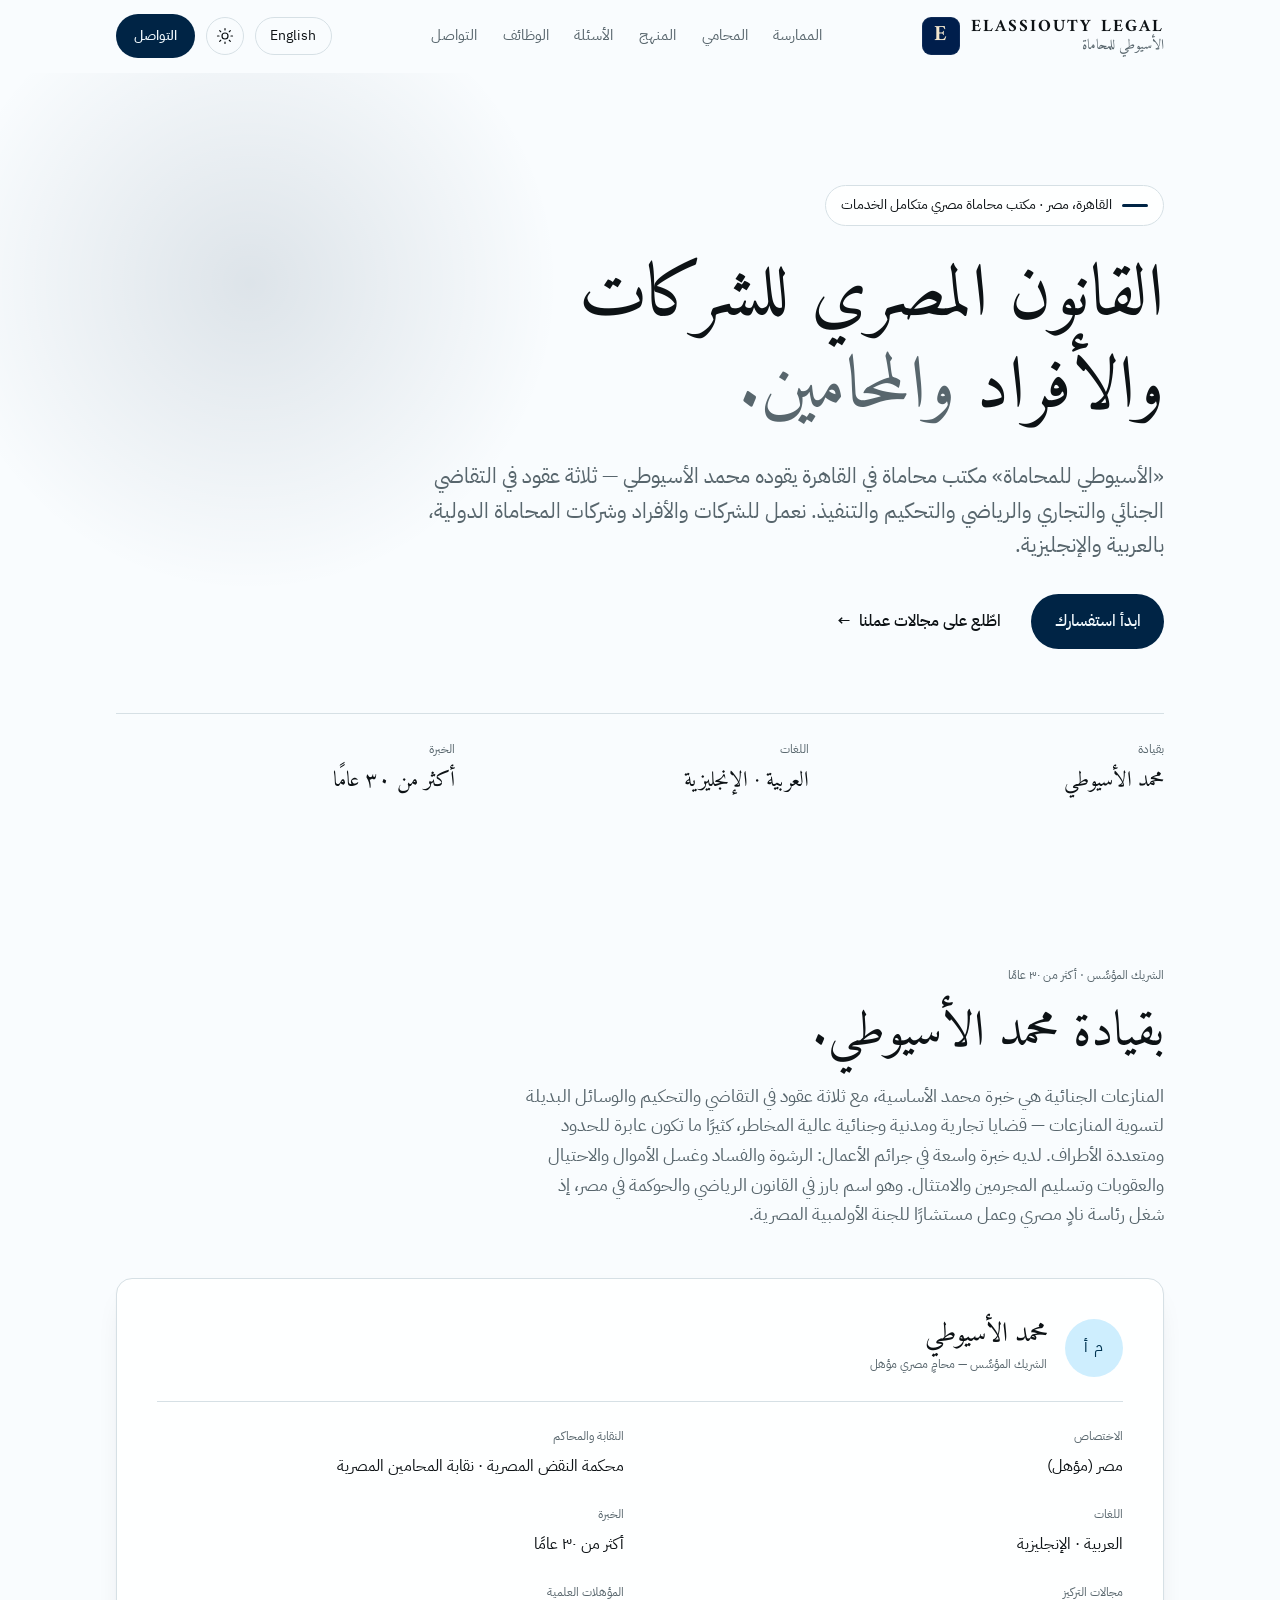
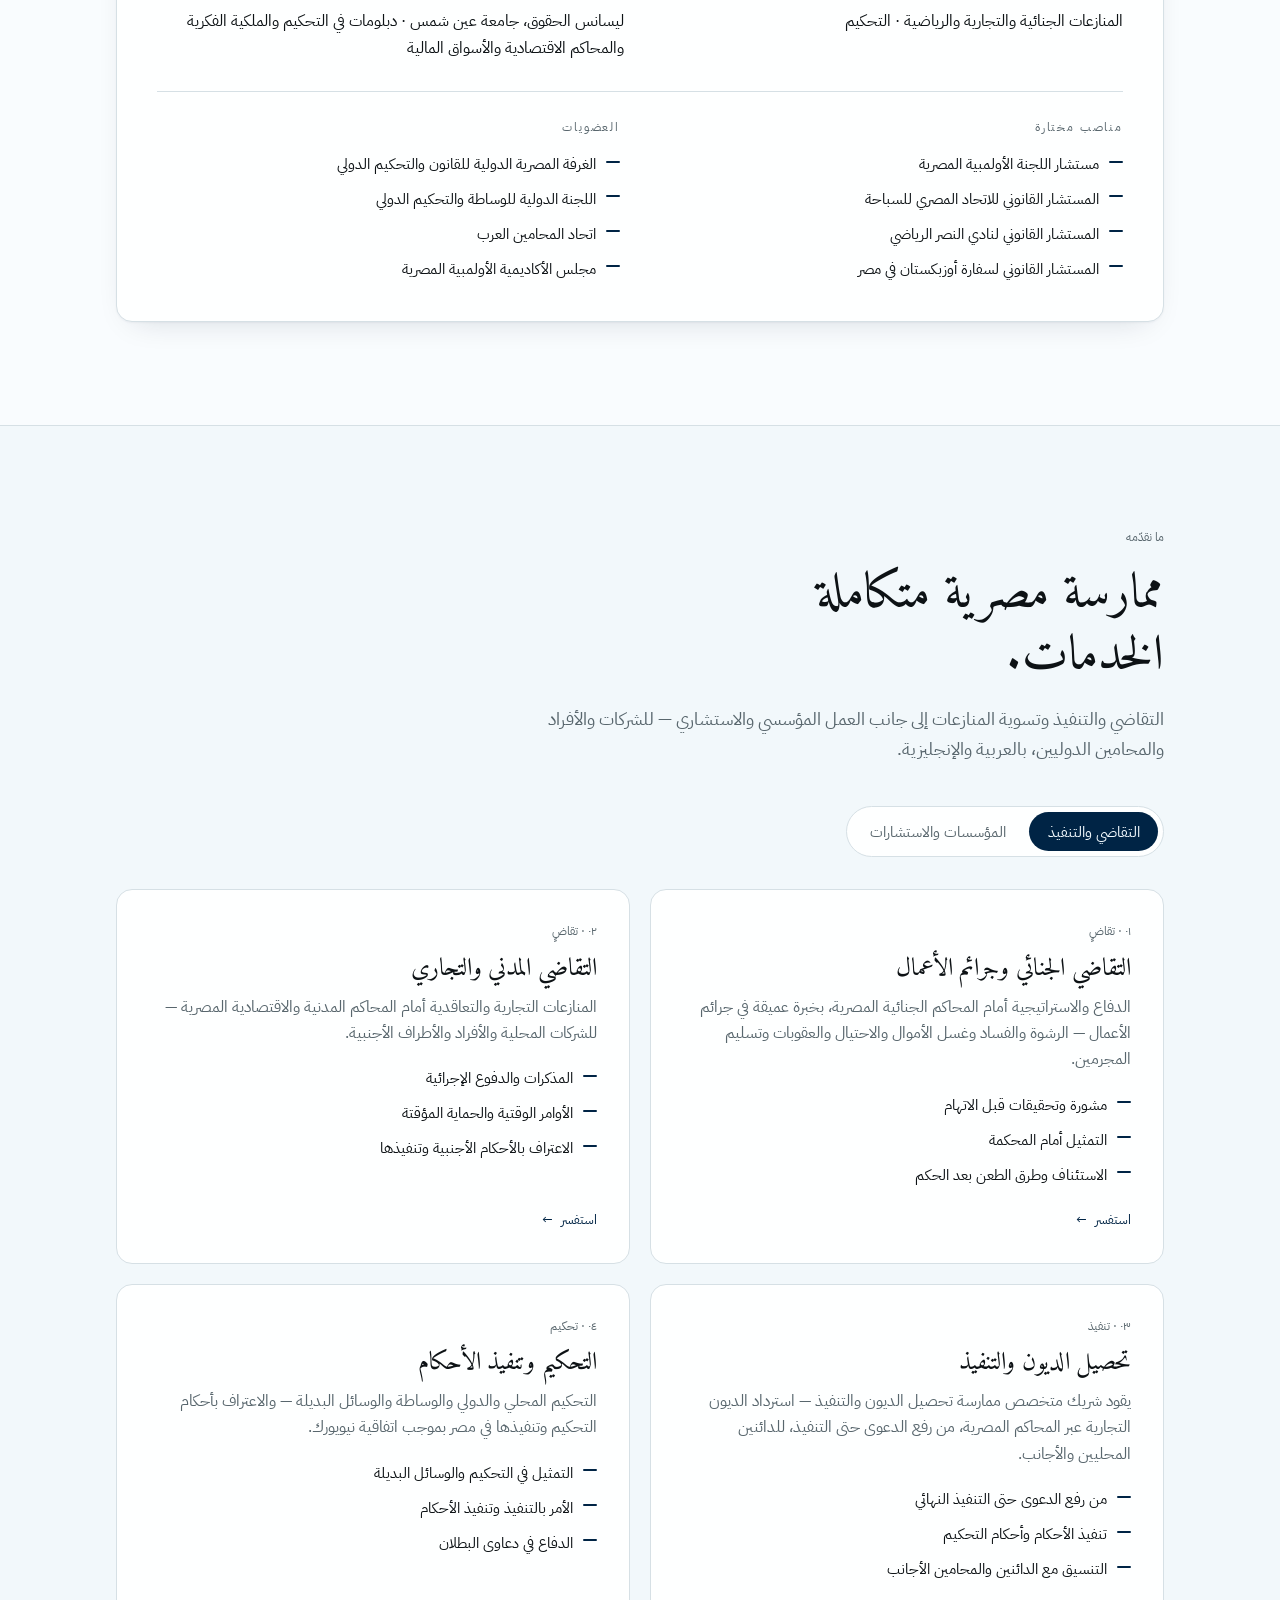
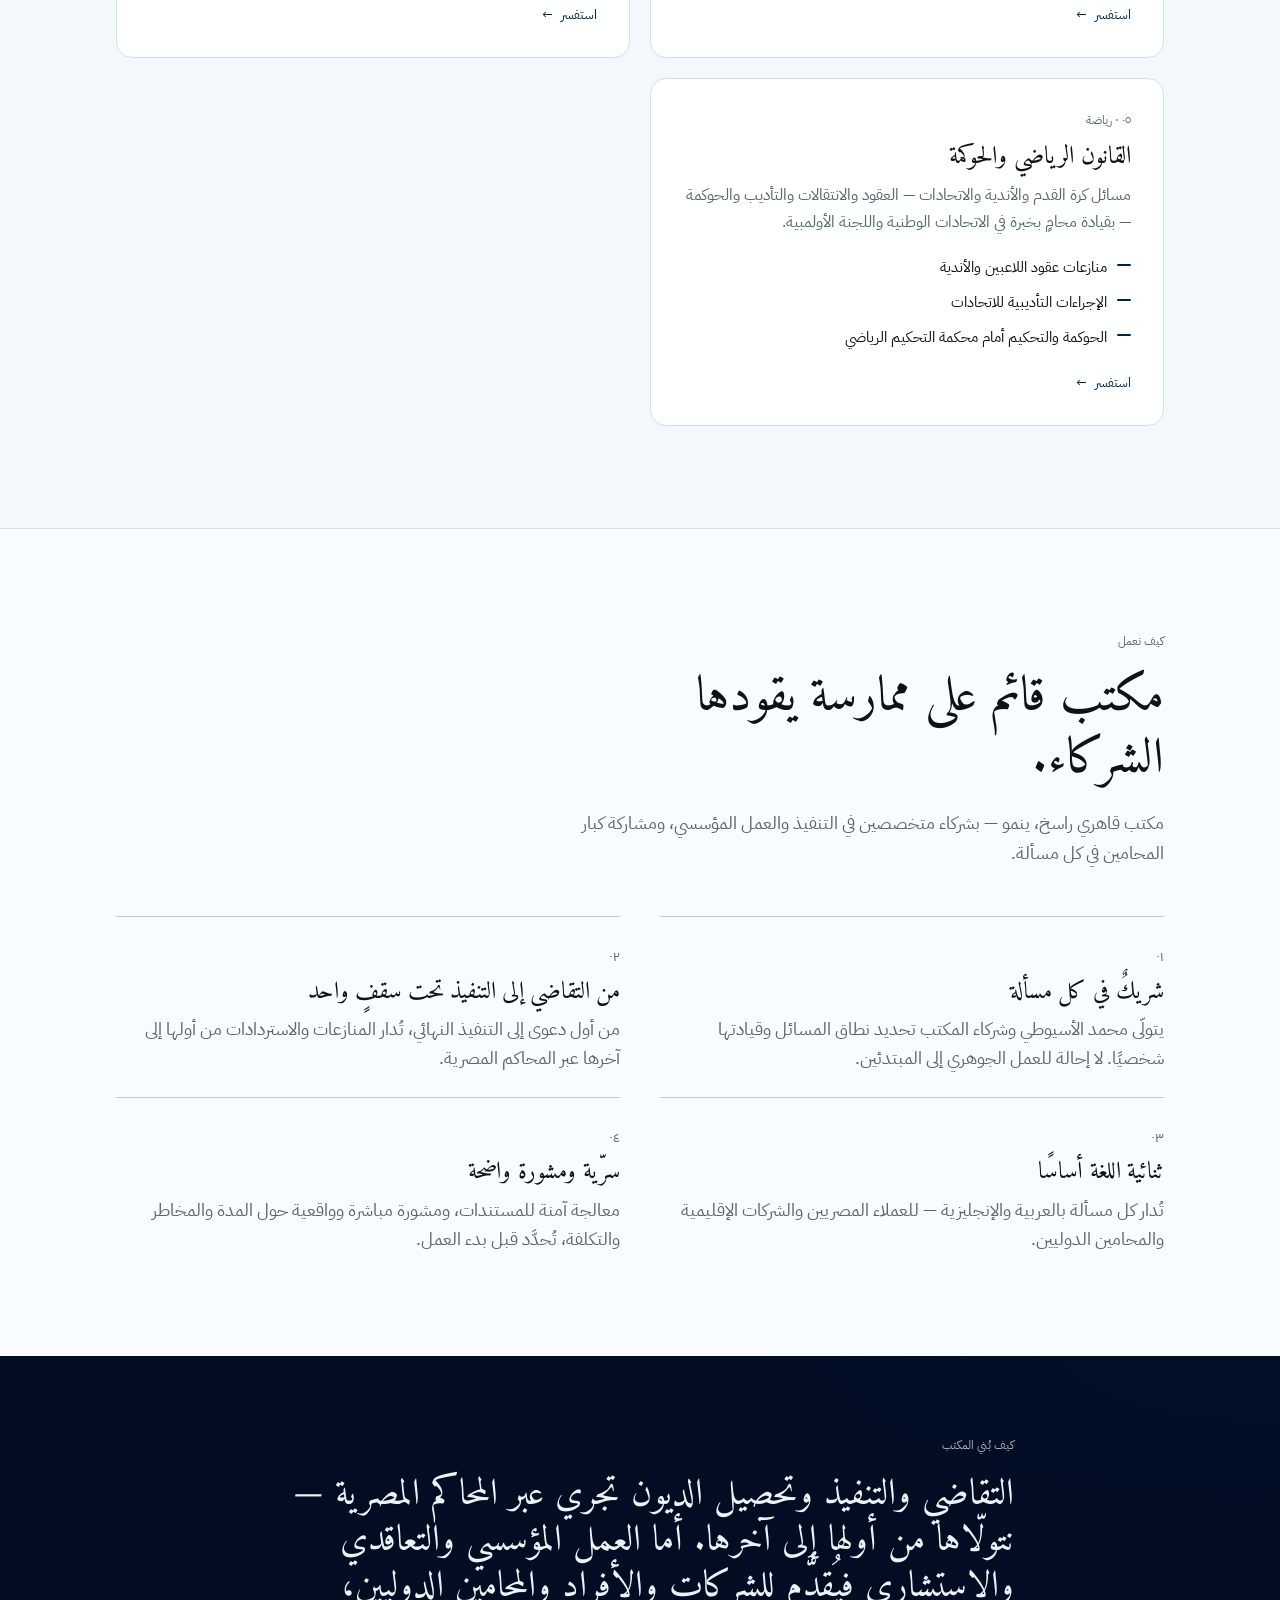
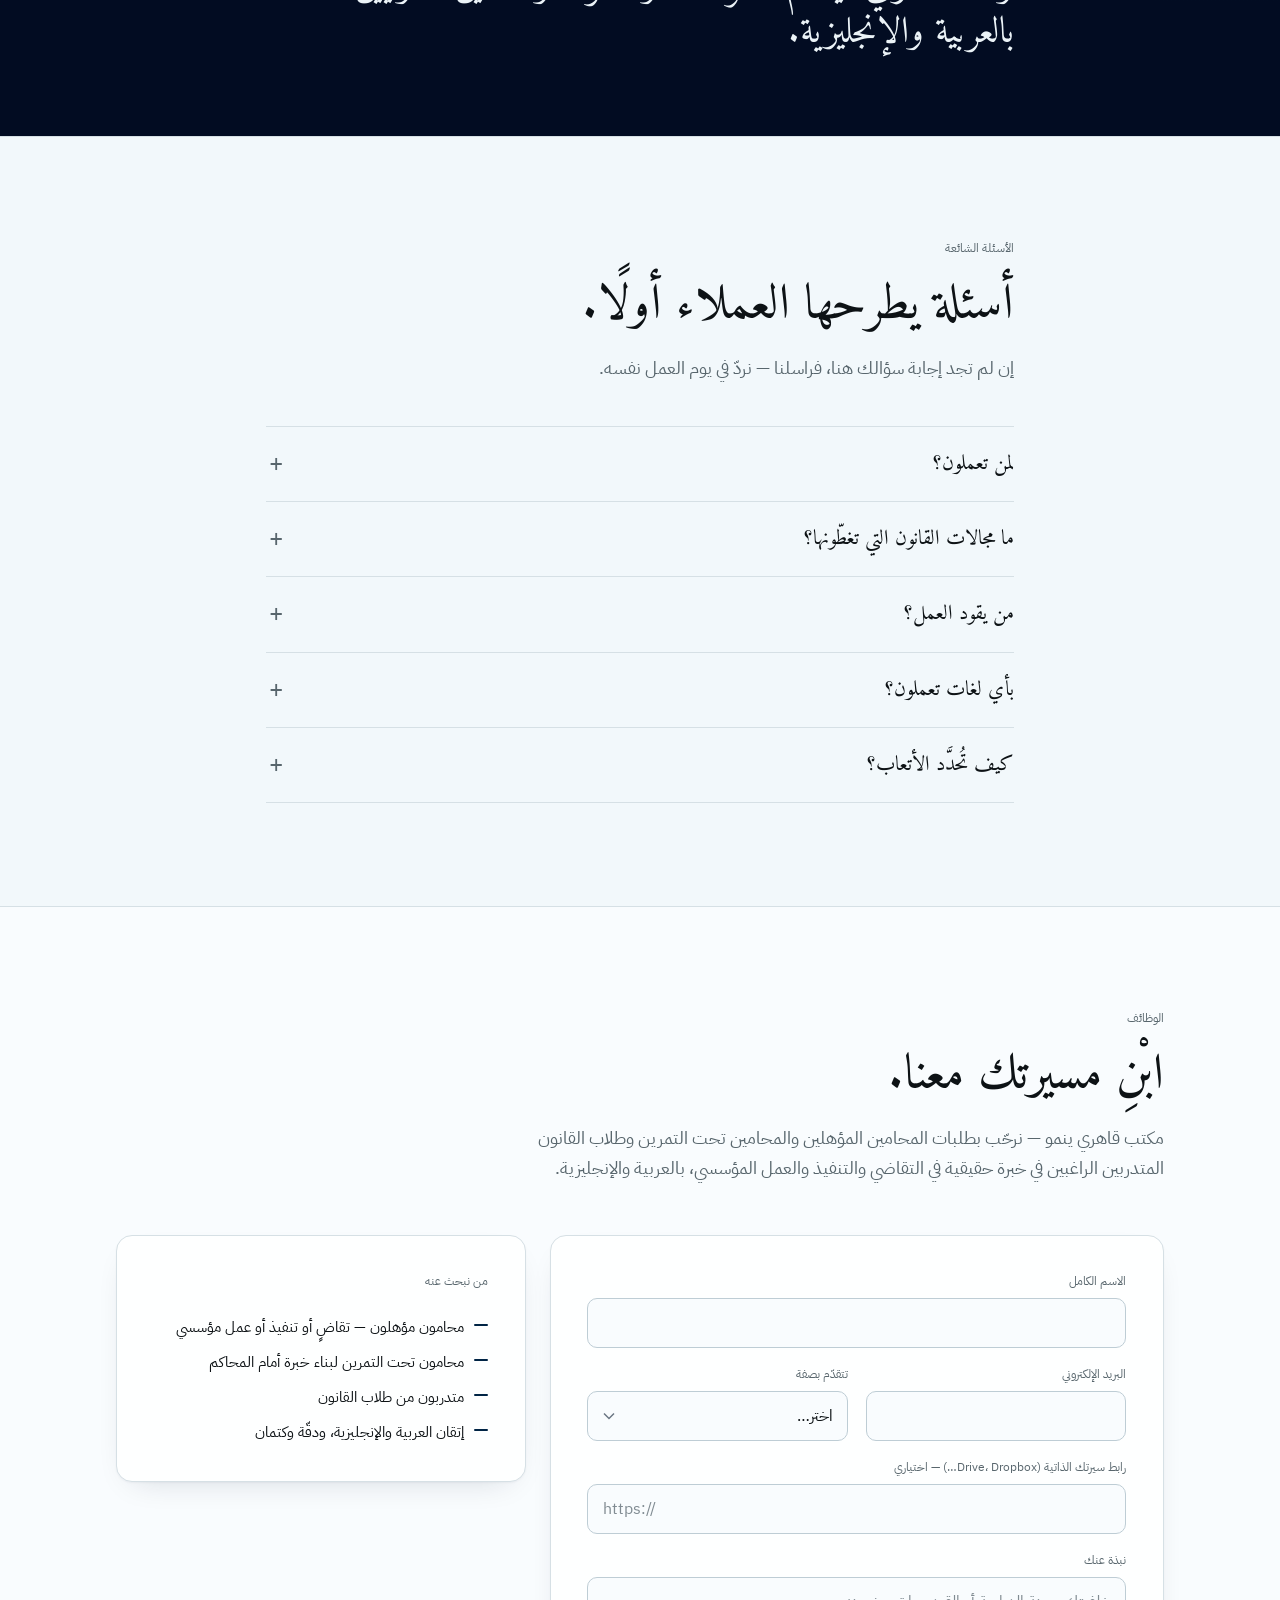
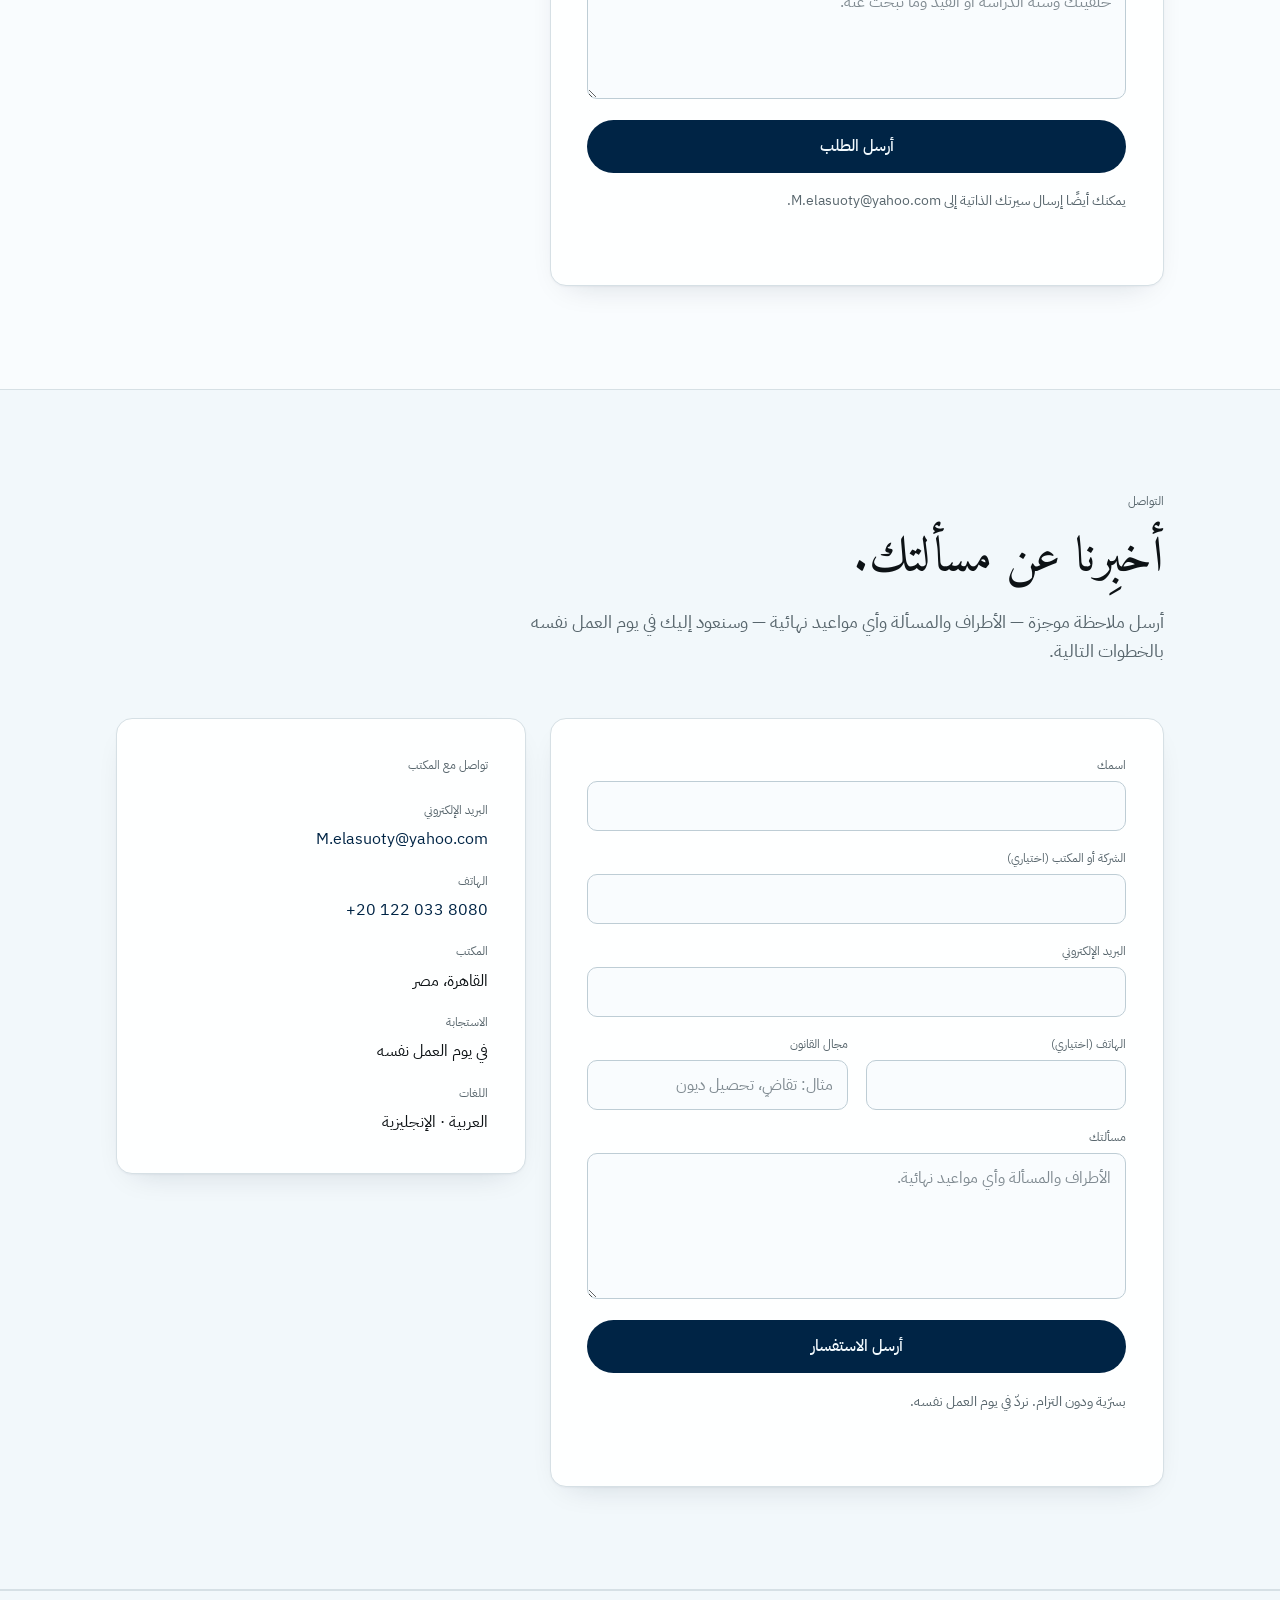
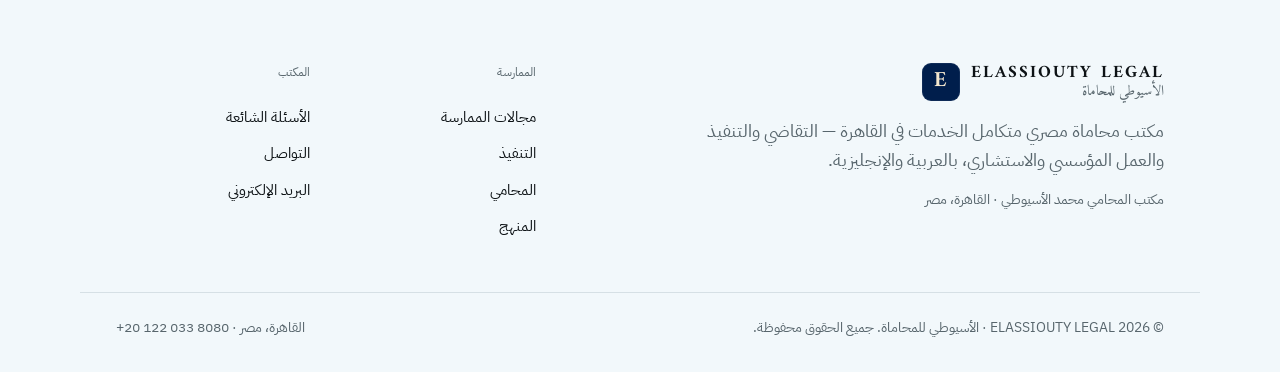
==== commit 34c96ee7: "Add files via upload" ====
--- a/ar.html
+++ b/ar.html
@@ -3,19 +3,19 @@
 <head>
   <meta charset="UTF-8" />
   <meta name="viewport" content="width=device-width, initial-scale=1.0" />
-  <title>العسيوطي ليجال — ممارسة قانونية عربية-إنجليزية في مصر</title>
-  <meta name="description" content="العسيوطي ليجال — الممارسة المصرية في القاهرة بقيادة محمد العسيوطي: أكثر من ٣٠ عامًا في التقاضي والاستشارات العربية-الإنجليزية لشركات المحاماة في الخليج والمملكة المتحدة. ثنائي اللغة، بإشراف، وبمسؤولية." />
+  <title>الأسيوطي للمحاماة — ELASSIOUTY LEGAL | مكتب محاماة مصري في القاهرة</title>
+  <meta name="description" content="الأسيوطي للمحاماة (ELASSIOUTY LEGAL) مكتب محاماة مصري متكامل الخدمات في القاهرة بقيادة محمد الأسيوطي — التقاضي والتحكيم وتحصيل الديون والعمل المؤسسي والقانوني ثنائي اللغة للشركات والأفراد وشركات المحاماة الدولية. بالعربية والإنجليزية." />
   <meta name="theme-color" content="#f9fbfc" />
 
-  <meta property="og:title" content="العسيوطي ليجال — ممارسة قانونية عربية-إنجليزية في مصر" />
-  <meta property="og:description" content="دعم قانوني من مصر لشركات المحاماة الدولية. ثنائي اللغة. بإشراف. وبمسؤولية." />
+  <meta property="og:title" content="الأسيوطي للمحاماة — ELASSIOUTY LEGAL" />
+  <meta property="og:description" content="مكتب محاماة مصري متكامل الخدمات — التقاضي والتنفيذ والتحكيم والعمل المؤسسي. بالعربية والإنجليزية." />
   <meta property="og:type" content="website" />
 
   <link rel="preconnect" href="https://fonts.googleapis.com" />
   <link rel="preconnect" href="https://fonts.gstatic.com" crossorigin />
   <link href="https://fonts.googleapis.com/css2?family=Amiri:ital,wght@0,400;0,700;1,400&family=IBM+Plex+Sans+Arabic:wght@400;500;600&family=Cormorant+Garamond:wght@500;600&family=Inter:wght@400;500;600&display=swap" rel="stylesheet" />
 
-  <link rel="icon" href="data:image/svg+xml,%3Csvg xmlns='http://www.w3.org/2000/svg' viewBox='0 0 32 32'%3E%3Crect width='32' height='32' rx='6' fill='%23122a4e'/%3E%3Ctext x='16' y='22' font-family='Georgia,serif' font-size='16' fill='%23eae4d3' text-anchor='middle'%3EE%3C/text%3E%3C/svg%3E" />
+  <link rel="icon" href="data:image/svg+xml,%3Csvg xmlns='http://www.w3.org/2000/svg' viewBox='0 0 32 32'%3E%3Crect width='32' height='32' rx='7' fill='%23122a4e'/%3E%3Ctext x='16' y='23' font-family='Georgia,serif' font-weight='600' font-size='19' fill='%23ece3cf' text-anchor='middle'%3EE%3C/text%3E%3C/svg%3E" />
   <link rel="alternate" hreflang="en" href="index.html" />
   <link rel="alternate" hreflang="ar" href="ar.html" />
   <link rel="stylesheet" href="styles.css" />
@@ -26,9 +26,7 @@
         var t = localStorage.getItem('el-theme');
         var m = window.matchMedia && window.matchMedia('(prefers-color-scheme: dark)').matches;
         document.documentElement.setAttribute('data-theme', t || (m ? 'dark' : 'light'));
-      } catch (e) {
-        document.documentElement.setAttribute('data-theme', 'light');
-      }
+      } catch (e) { document.documentElement.setAttribute('data-theme', 'light'); }
     })();
   </script>
 </head>
@@ -37,13 +35,11 @@
 
   <header class="site-header" id="siteHeader">
     <div class="container header-inner">
-      <a class="brand" href="#top" aria-label="العسيوطي ليجال — الصفحة الرئيسية">
-        <span class="brand-mark" aria-hidden="true">
-          <span class="brand-dot"></span>
-        </span>
+      <a class="brand" href="#top" aria-label="ELASSIOUTY LEGAL — الأسيوطي للمحاماة">
+        <span class="brand-emblem" aria-hidden="true">E</span>
         <span class="brand-word">
-          <span class="brand-name">ELASSIOUTY</span>
-          <span class="brand-sub">L E G A L</span>
+          <span class="brand-name">ELASSIOUTY LEGAL</span>
+          <span class="brand-ar" lang="ar" dir="rtl">الأسيوطي للمحاماة</span>
         </span>
       </a>
 
@@ -52,7 +48,8 @@
         <a href="#counsel">المحامي</a>
         <a href="#approach">المنهج</a>
         <a href="#faq">الأسئلة</a>
-        <a href="#intake">التواصل</a>
+        <a href="#careers">الوظائف</a>
+        <a href="#contact">التواصل</a>
       </nav>
 
       <div class="header-actions">
@@ -61,7 +58,7 @@
           <svg class="icon-sun" width="18" height="18" viewBox="0 0 24 24" fill="none" stroke="currentColor" stroke-width="1.6" stroke-linecap="round"><circle cx="12" cy="12" r="4"/><path d="M12 2v2M12 20v2M4.9 4.9l1.4 1.4M17.7 17.7l1.4 1.4M2 12h2M20 12h2M4.9 19.1l1.4-1.4M17.7 6.3l1.4-1.4"/></svg>
           <svg class="icon-moon" width="18" height="18" viewBox="0 0 24 24" fill="none" stroke="currentColor" stroke-width="1.6" stroke-linecap="round" stroke-linejoin="round"><path d="M21 12.8A9 9 0 1 1 11.2 3a7 7 0 0 0 9.8 9.8z"/></svg>
         </button>
-        <a class="btn btn-primary btn-sm header-cta" href="#intake">كلّفنا</a>
+        <a class="btn btn-primary btn-sm header-cta" href="#contact">التواصل</a>
         <button class="menu-toggle" id="menuToggle" type="button" aria-label="فتح القائمة" aria-expanded="false" aria-controls="mobileNav">
           <span></span><span></span><span></span>
         </button>
@@ -74,8 +71,9 @@
       <a href="#approach">المنهج</a>
       <a href="#enforcement">التنفيذ</a>
       <a href="#faq">الأسئلة</a>
-      <a href="#intake">التواصل</a>
-      <a class="btn btn-primary" href="#intake">كلّفنا</a>
+      <a href="#careers">الوظائف</a>
+      <a href="#contact">التواصل</a>
+      <a class="btn btn-primary" href="#contact">تواصل معنا</a>
     </nav>
   </header>
 
@@ -85,17 +83,17 @@
     <!-- HERO -->
     <section class="hero">
       <div class="container">
-        <p class="badge"><span class="badge-rule" aria-hidden="true"></span>القاهرة، مصر · نخدم شركات الخليج والمملكة المتحدة عن بُعد</p>
-        <h1 class="hero-title">ممارسة قانونية عربية-إنجليزية رفيعة <span class="muted">في مصر.</span></h1>
-        <p class="hero-lead">محمد العسيوطي، الشريك الإداري. ثلاثون عامًا في التقاضي الجنائي والمدني والرياضي في مصر — نفتح الممارسة أمام المحامين الدوليين تحت مكتب محمد العسيوطي للمحاماة.</p>
+        <p class="badge"><span class="badge-rule" aria-hidden="true"></span>القاهرة، مصر · مكتب محاماة مصري متكامل الخدمات</p>
+        <h1 class="hero-title">القانون المصري للشركات والأفراد <span class="muted">والمحامين.</span></h1>
+        <p class="hero-lead">«الأسيوطي للمحاماة» مكتب محاماة في القاهرة يقوده محمد الأسيوطي — ثلاثة عقود في التقاضي الجنائي والتجاري والرياضي والتحكيم والتنفيذ. نعمل للشركات والأفراد وشركات المحاماة الدولية، بالعربية والإنجليزية.</p>
         <div class="hero-actions">
-          <a class="btn btn-primary" href="#intake">أرسل تحويلًا مشفّرًا</a>
+          <a class="btn btn-primary" href="#contact">ابدأ استفسارك</a>
           <a class="btn btn-ghost" href="#practice">اطّلع على مجالات عملنا <span aria-hidden="true">←</span></a>
         </div>
 
         <dl class="stat-row">
-          <div class="stat"><dt>القيادة</dt><dd>محمد العسيوطي</dd></div>
-          <div class="stat"><dt>الفريق</dt><dd>محامون كبار</dd></div>
+          <div class="stat"><dt>بقيادة</dt><dd>محمد الأسيوطي</dd></div>
+          <div class="stat"><dt>اللغات</dt><dd>العربية · الإنجليزية</dd></div>
           <div class="stat"><dt>الخبرة</dt><dd>أكثر من ٣٠ عامًا</dd></div>
         </dl>
       </div>
@@ -104,26 +102,47 @@
     <!-- COUNSEL -->
     <section class="section" id="counsel">
       <div class="container">
-        <p class="eyebrow">الشريك الإداري · أكثر من ٣٠ عامًا</p>
-        <h2 class="section-title">ممارسة مفتوحة أمام المحامين الدوليين.</h2>
-        <p class="section-lead">«العسيوطي ليجال» هي إعادة تأسيس لمكتب محمد العسيوطي للمحاماة، مكتب تقاضٍ مصري عريق يقوده محمد العسيوطي بخبرة تتجاوز ٣٠ عامًا في قاعات المحاكم. نخدم شركات الخليج والمملكة المتحدة من القاهرة، وتُنجَز المسائل الدولية عن بُعد.</p>
+        <p class="eyebrow">الشريك المؤسِّس · أكثر من ٣٠ عامًا</p>
+        <h2 class="section-title">بقيادة محمد الأسيوطي.</h2>
+        <p class="section-lead">المنازعات الجنائية هي خبرة محمد الأساسية، مع ثلاثة عقود في التقاضي والتحكيم والوسائل البديلة لتسوية المنازعات — قضايا تجارية ومدنية وجنائية عالية المخاطر، كثيرًا ما تكون عابرة للحدود ومتعددة الأطراف. لديه خبرة واسعة في جرائم الأعمال: الرشوة والفساد وغسل الأموال والاحتيال والعقوبات وتسليم المجرمين والامتثال. وهو اسم بارز في القانون الرياضي والحوكمة في مصر، إذ شغل رئاسة نادٍ مصري وعمل مستشارًا للجنة الأولمبية المصرية.</p>
 
         <div class="counsel-card">
           <div class="counsel-head">
-            <span class="avatar" aria-hidden="true">م ع</span>
+            <span class="avatar" aria-hidden="true">م أ</span>
             <div>
-              <h3 class="counsel-name">محمد العسيوطي</h3>
-              <p class="counsel-role">الشريك الإداري — محامٍ مصري مؤهل</p>
+              <h3 class="counsel-name">محمد الأسيوطي</h3>
+              <p class="counsel-role">الشريك المؤسِّس — محامٍ مصري مؤهل</p>
             </div>
           </div>
           <dl class="fact-grid">
-            <div><dt>الاختصاصات</dt><dd>مصر (مؤهل)</dd></div>
+            <div><dt>الاختصاص</dt><dd>مصر (مؤهل)</dd></div>
+            <div><dt>النقابة والمحاكم</dt><dd>محكمة النقض المصرية · نقابة المحامين المصرية</dd></div>
             <div><dt>اللغات</dt><dd>العربية · الإنجليزية</dd></div>
-            <div><dt>النقابة</dt><dd>نقابة المحامين المصرية</dd></div>
             <div><dt>الخبرة</dt><dd>أكثر من ٣٠ عامًا</dd></div>
-            <div><dt>يتولّى شخصيًا</dt><dd>التقاضي الجنائي والمدني والرياضي في مصر</dd></div>
-            <div><dt>مجالات الممارسة</dt><dd>سبعة — انظر الممارسة</dd></div>
+            <div><dt>مجالات التركيز</dt><dd>المنازعات الجنائية والتجارية والرياضية · التحكيم</dd></div>
+            <div><dt>المؤهلات العلمية</dt><dd>ليسانس الحقوق، جامعة عين شمس · دبلومات في التحكيم والملكية الفكرية والمحاكم الاقتصادية والأسواق المالية</dd></div>
           </dl>
+
+          <div class="creds-grid">
+            <div class="creds">
+              <p class="creds-head">مناصب مختارة</p>
+              <ul class="card-list">
+                <li>مستشار اللجنة الأولمبية المصرية</li>
+                <li>المستشار القانوني للاتحاد المصري للسباحة</li>
+                <li>المستشار القانوني لنادي النصر الرياضي</li>
+                <li>المستشار القانوني لسفارة أوزبكستان في مصر</li>
+              </ul>
+            </div>
+            <div class="creds">
+              <p class="creds-head">العضويات</p>
+              <ul class="card-list">
+                <li>الغرفة المصرية الدولية للقانون والتحكيم الدولي</li>
+                <li>اللجنة الدولية للوساطة والتحكيم الدولي</li>
+                <li>اتحاد المحامين العرب</li>
+                <li>مجلس الأكاديمية الأولمبية المصرية</li>
+              </ul>
+            </div>
+          </div>
         </div>
       </div>
     </section>
@@ -132,99 +151,111 @@
     <section class="section section-alt" id="practice">
       <div class="container">
         <p class="eyebrow">ما نقدّمه</p>
-        <h2 class="section-title">سبعة مجالات ممارسة، بخطٍّ إشرافي واحد.</h2>
-        <p class="section-lead">خدمتان استشاريتان وخدمات توثيق، وخمس خدمات تقاضٍ وتنفيذ — جميعها بإشراف كبير المحامين وبمعايير يتوقعها المحامون الدوليون.</p>
+        <h2 class="section-title">ممارسة مصرية متكاملة الخدمات.</h2>
+        <p class="section-lead">التقاضي والتنفيذ وتسوية المنازعات إلى جانب العمل المؤسسي والاستشاري — للشركات والأفراد والمحامين الدوليين، بالعربية والإنجليزية.</p>
 
         <div class="tabs" role="tablist" aria-label="مجموعات الممارسة">
-          <button class="tab is-active" role="tab" aria-selected="true" data-group="advisory">الاستشارات والوثائق</button>
-          <button class="tab" role="tab" aria-selected="false" data-group="litigation">التقاضي والتنفيذ</button>
+          <button class="tab is-active" role="tab" aria-selected="true" data-group="litigation">التقاضي والتنفيذ</button>
+          <button class="tab" role="tab" aria-selected="false" data-group="corporate">المؤسسات والاستشارات</button>
         </div>
 
         <div class="cards">
-          <!-- Advisory -->
-          <article class="card" data-group="advisory">
-            <p class="card-index">٠١ · مراجعة</p>
-            <h3 class="card-title">مراجعة العقود ثنائية اللغة</h3>
-            <p class="card-body">مراجعة عربية أصيلة لاتفاقيات في نطاق الشرق الأوسط وشمال أفريقيا — مصر والإمارات والسعودية وقطر — بموائمة بين الصياغة وفق القانون العام والصياغة المتوافقة مع الشريعة. بإشراف الشريك، مع تعليقات هامشية ومراجعة للمصطلحات المعرّفة ونسخة بتتبّع التعديلات.</p>
-            <ul class="card-list">
-              <li>نسخة بتتبّع التعديلات + نسخة نظيفة</li>
-              <li>تدقيق المصطلحات المعرّفة والإحالات المرجعية</li>
-              <li>مذكرات مخاطر بأسلوب مكتبكم</li>
-            </ul>
-            <a class="card-cta" href="#intake">كلّفنا <span aria-hidden="true">←</span></a>
-          </article>
-
-          <article class="card" data-group="advisory">
-            <p class="card-index">٠٢ · ترجمة</p>
-            <h3 class="card-title">الإشراف على الترجمة والمراجعة القانونية</h3>
-            <p class="card-body">نشرف على عملية الترجمة ضمن الاختصاص المصري، ثم نقدّم مراجعة قانونية للمخرجات. كما يمكن إنتاج ترجمات غير معتمدة (غير رسمية) عند الطلب.</p>
-            <ul class="card-list">
-              <li>إشراف كبير المحامين على الترجمة</li>
-              <li>مراجعة قانونية للمسودة المُنتَجة</li>
-              <li>ترجمات غير معتمدة عند الطلب</li>
-            </ul>
-            <a class="card-cta" href="#intake">كلّفنا <span aria-hidden="true">←</span></a>
-          </article>
-
-          <!-- Litigation -->
-          <article class="card" data-group="litigation" hidden>
-            <p class="card-index">٠٣ · تنفيذ</p>
-            <h3 class="card-title">تنفيذ أحكام التحكيم</h3>
-            <p class="card-body">الاعتراف بأحكام التحكيم الأجنبية والمحلية وتنفيذها أمام المحاكم المصرية — بموجب اتفاقية نيويورك وقانون التحكيم المصري. من طلب الأمر بالتنفيذ حتى التنفيذ الفعلي، والدفاع عند الطعن على الحكم.</p>
-            <ul class="card-list">
-              <li>الأمر بالتنفيذ وتنفيذ الأحكام الأجنبية (اتفاقية نيويورك)</li>
-              <li>دعاوى بطلان حكم التحكيم</li>
-              <li>التنفيذ على أصول داخل مصر</li>
-            </ul>
-            <a class="card-cta" href="#intake">كلّفنا <span aria-hidden="true">←</span></a>
-          </article>
-
-          <article class="card" data-group="litigation" hidden>
-            <p class="card-index">٠٤ · تنفيذ</p>
-            <h3 class="card-title">تحصيل الديون</h3>
-            <p class="card-body">التنفيذ عبر المحاكم المصرية للدائنين المحليين والأجانب — الأحكام المالية وديون العقود والأوراق التجارية. بقيادة كبير المحامين من رفع الدعوى حتى التنفيذ.</p>
-            <ul class="card-list">
-              <li>من رفع الدعوى حتى التنفيذ النهائي</li>
-              <li>التنسيق مع المحامي الأجنبي الموكِّل</li>
-              <li>تحديثات وفق وتيرة يحددها المحامي</li>
-            </ul>
-            <a class="card-cta" href="#intake">كلّفنا <span aria-hidden="true">←</span></a>
-          </article>
-
-          <article class="card" data-group="litigation" hidden>
-            <p class="card-index">٠٥ · تقاضٍ</p>
-            <h3 class="card-title">التقاضي الجنائي</h3>
-            <p class="card-body">الدفاع ودعم الادعاء والاستئناف أمام المحاكم الجنائية المصرية. الرشوة والجرائم المالية والدفاع في جرائم ذوي الياقات البيضاء والتحقيقات الرقابية.</p>
-            <ul class="card-list">
-              <li>مشورة استراتيجية قبل الاتهام</li>
+          <!-- التقاضي والتنفيذ -->
+          <article class="card" data-group="litigation">
+            <p class="card-index">٠١ · تقاضٍ</p>
+            <h3 class="card-title">التقاضي الجنائي وجرائم الأعمال</h3>
+            <p class="card-body">الدفاع والاستراتيجية أمام المحاكم الجنائية المصرية، بخبرة عميقة في جرائم الأعمال — الرشوة والفساد وغسل الأموال والاحتيال والعقوبات وتسليم المجرمين.</p>
+            <ul class="card-list">
+              <li>مشورة وتحقيقات قبل الاتهام</li>
               <li>التمثيل أمام المحكمة</li>
               <li>الاستئناف وطرق الطعن بعد الحكم</li>
             </ul>
-            <a class="card-cta" href="#intake">كلّفنا <span aria-hidden="true">←</span></a>
-          </article>
-
-          <article class="card" data-group="litigation" hidden>
-            <p class="card-index">٠٦ · تقاضٍ</p>
-            <h3 class="card-title">التقاضي المدني</h3>
-            <p class="card-body">المنازعات التجارية والتعاقدية أمام المحاكم المدنية والاقتصادية المصرية. الأوامر الوقتية ودعاوى الخبرة وتنفيذ الأحكام الأجنبية عند الاقتضاء.</p>
+            <a class="card-cta" href="#contact">استفسر <span aria-hidden="true">←</span></a>
+          </article>
+
+          <article class="card" data-group="litigation">
+            <p class="card-index">٠٢ · تقاضٍ</p>
+            <h3 class="card-title">التقاضي المدني والتجاري</h3>
+            <p class="card-body">المنازعات التجارية والتعاقدية أمام المحاكم المدنية والاقتصادية المصرية — للشركات المحلية والأفراد والأطراف الأجنبية.</p>
             <ul class="card-list">
               <li>المذكرات والدفوع الإجرائية</li>
-              <li>الحماية الوقتية عند توافرها</li>
-              <li>الاعتراف بالأحكام الأجنبية وأحكام التحكيم وتنفيذها (اتفاقية نيويورك)</li>
-            </ul>
-            <a class="card-cta" href="#intake">كلّفنا <span aria-hidden="true">←</span></a>
-          </article>
-
-          <article class="card" data-group="litigation" hidden>
-            <p class="card-index">٠٧ · تقاضٍ</p>
-            <h3 class="card-title">التقاضي الرياضي</h3>
-            <p class="card-body">منازعات كرة القدم والأندية والاتحادات — العقود والانتقالات والإجراءات التأديبية والتحكيم أمام محكمة التحكيم الرياضي (CAS) من مقر مصر.</p>
+              <li>الأوامر الوقتية والحماية المؤقتة</li>
+              <li>الاعتراف بالأحكام الأجنبية وتنفيذها</li>
+            </ul>
+            <a class="card-cta" href="#contact">استفسر <span aria-hidden="true">←</span></a>
+          </article>
+
+          <article class="card" data-group="litigation">
+            <p class="card-index">٠٣ · تنفيذ</p>
+            <h3 class="card-title">تحصيل الديون والتنفيذ</h3>
+            <p class="card-body">يقود شريك متخصص ممارسة تحصيل الديون والتنفيذ — استرداد الديون التجارية عبر المحاكم المصرية، من رفع الدعوى حتى التنفيذ، للدائنين المحليين والأجانب.</p>
+            <ul class="card-list">
+              <li>من رفع الدعوى حتى التنفيذ النهائي</li>
+              <li>تنفيذ الأحكام وأحكام التحكيم</li>
+              <li>التنسيق مع الدائنين والمحامين الأجانب</li>
+            </ul>
+            <a class="card-cta" href="#contact">استفسر <span aria-hidden="true">←</span></a>
+          </article>
+
+          <article class="card" data-group="litigation">
+            <p class="card-index">٠٤ · تحكيم</p>
+            <h3 class="card-title">التحكيم وتنفيذ الأحكام</h3>
+            <p class="card-body">التحكيم المحلي والدولي والوساطة والوسائل البديلة — والاعتراف بأحكام التحكيم وتنفيذها في مصر بموجب اتفاقية نيويورك.</p>
+            <ul class="card-list">
+              <li>التمثيل في التحكيم والوسائل البديلة</li>
+              <li>الأمر بالتنفيذ وتنفيذ الأحكام</li>
+              <li>الدفاع في دعاوى البطلان</li>
+            </ul>
+            <a class="card-cta" href="#contact">استفسر <span aria-hidden="true">←</span></a>
+          </article>
+
+          <article class="card" data-group="litigation">
+            <p class="card-index">٠٥ · رياضة</p>
+            <h3 class="card-title">القانون الرياضي والحوكمة</h3>
+            <p class="card-body">مسائل كرة القدم والأندية والاتحادات — العقود والانتقالات والتأديب والحوكمة — بقيادة محامٍ بخبرة في الاتحادات الوطنية واللجنة الأولمبية.</p>
             <ul class="card-list">
               <li>منازعات عقود اللاعبين والأندية</li>
               <li>الإجراءات التأديبية للاتحادات</li>
-              <li>التحكيم أمام محكمة التحكيم الرياضي من مقر مصر</li>
-            </ul>
-            <a class="card-cta" href="#intake">كلّفنا <span aria-hidden="true">←</span></a>
+              <li>الحوكمة والتحكيم أمام محكمة التحكيم الرياضي</li>
+            </ul>
+            <a class="card-cta" href="#contact">استفسر <span aria-hidden="true">←</span></a>
+          </article>
+
+          <!-- المؤسسات والاستشارات -->
+          <article class="card" data-group="corporate" hidden>
+            <p class="card-index">٠٦ · مؤسسات</p>
+            <h3 class="card-title">الشركات والأعمال التجارية</h3>
+            <p class="card-body">يقدّم مكتبنا المؤسسي ثنائي اللغة المشورة للشركات في التأسيس والعقود والمعاملات والمسائل التجارية اليومية بموجب القانون المصري.</p>
+            <ul class="card-list">
+              <li>تأسيس الشركات والحوكمة</li>
+              <li>العقود التجارية</li>
+              <li>المعاملات والاستشارات المستمرة</li>
+            </ul>
+            <a class="card-cta" href="#contact">استفسر <span aria-hidden="true">←</span></a>
+          </article>
+
+          <article class="card" data-group="corporate" hidden>
+            <p class="card-index">٠٧ · وثائق</p>
+            <h3 class="card-title">مراجعة العقود ثنائية اللغة والترجمة</h3>
+            <p class="card-body">مراجعة عربية-إنجليزية للعقود والمستندات المؤسسية، مع إشراف قانوني على الترجمة — بموائمة بين القانون العام والصياغة المتوافقة مع الشريعة.</p>
+            <ul class="card-list">
+              <li>نسخ بتتبّع التعديلات + نسخ نظيفة</li>
+              <li>تدقيق المصطلحات المعرّفة والإحالات</li>
+              <li>ترجمة قانونية بإشراف كبير المحامين</li>
+            </ul>
+            <a class="card-cta" href="#contact">استفسر <span aria-hidden="true">←</span></a>
+          </article>
+
+          <article class="card" data-group="corporate" hidden>
+            <p class="card-index">٠٨ · امتثال</p>
+            <h3 class="card-title">الرقابة والامتثال</h3>
+            <p class="card-body">مشورة وقائية وبرامج امتثال ومسائل رقابية — بالاستناد إلى عقود من الخبرة في العمل الحسّاس العابر للحدود.</p>
+            <ul class="card-list">
+              <li>برامج الامتثال</li>
+              <li>التحقيقات الرقابية</li>
+              <li>تقييم المخاطر والمشورة الوقائية</li>
+            </ul>
+            <a class="card-cta" href="#contact">استفسر <span aria-hidden="true">←</span></a>
           </article>
         </div>
       </div>
@@ -234,29 +265,29 @@
     <section class="section" id="approach">
       <div class="container">
         <p class="eyebrow">كيف نعمل</p>
-        <h2 class="section-title">ثلاثة عقود من الممارسة، مُنظَّمة للعملاء الدوليين.</h2>
-        <p class="section-lead">ما تعنيه المبادئ الأربعة أدناه عمليًا، في المسائل التي تقبلها الممارسة.</p>
+        <h2 class="section-title">مكتب قائم على ممارسة يقودها الشركاء.</h2>
+        <p class="section-lead">مكتب قاهري راسخ، ينمو — بشركاء متخصصين في التنفيذ والعمل المؤسسي، ومشاركة كبار المحامين في كل مسألة.</p>
 
         <div class="principles">
           <div class="principle">
             <span class="principle-num">٠١</span>
             <h3>شريكٌ في كل مسألة</h3>
-            <p>يتولّى محمد العسيوطي تحديد نطاق العمل شخصيًا ويعتمد التكليف. لا إحالة للعمل إلى فريقٍ آخر بعد توقيع خطاب التكليف.</p>
+            <p>يتولّى محمد الأسيوطي وشركاء المكتب تحديد نطاق المسائل وقيادتها شخصيًا. لا إحالة للعمل الجوهري إلى المبتدئين.</p>
           </div>
           <div class="principle">
             <span class="principle-num">٠٢</span>
-            <h3>بقيادة المحامي، بدعم من الفريق</h3>
-            <p>الشريك القائد هو من يقود. ويدعم فريقٌ عربي أصيل صياغة المصطلحات وسجلات الإفصاح وإيداعات المحكمة حيث يضيف عمقًا — لا كبديلٍ عن الحكم المهني الكبير.</p>
+            <h3>من التقاضي إلى التنفيذ تحت سقفٍ واحد</h3>
+            <p>من أول دعوى إلى التنفيذ النهائي، تُدار المنازعات والاستردادات من أولها إلى آخرها عبر المحاكم المصرية.</p>
           </div>
           <div class="principle">
             <span class="principle-num">٠٣</span>
-            <h3>سرّية تصمد أمام مراجعة المحامي الخارجي</h3>
-            <p>تحويل مشفّر، ووصول بأقل صلاحية، وبيئات مراجعة معزولة، ومعالجة الوثائق المميّزة في غرفةٍ نظيفة. تُوقَّع اتفاقيات السرّية وجداول أمن المحامي الخارجي قبل خروج أي مستند من مكتبكم.</p>
+            <h3>ثنائية اللغة أساسًا</h3>
+            <p>تُدار كل مسألة بالعربية والإنجليزية — للعملاء المصريين والشركات الإقليمية والمحامين الدوليين.</p>
           </div>
           <div class="principle">
             <span class="principle-num">٠٤</span>
-            <h3>صياغة، لا معايرة</h3>
-            <p>تُقرأ الصياغة وفق القانون العام والصياغة المتوافقة مع الشريعة كنظامٍ واحد. نتعلّم أسلوب مكتبكم من المسألة الأولى ونلتزم به.</p>
+            <h3>سرّية ومشورة واضحة</h3>
+            <p>معالجة آمنة للمستندات، ومشورة مباشرة وواقعية حول المدة والمخاطر والتكلفة، تُحدَّد قبل بدء العمل.</p>
           </div>
         </div>
       </div>
@@ -265,8 +296,8 @@
     <!-- ENFORCEMENT NOTE -->
     <section class="section section-dark" id="enforcement">
       <div class="container narrow">
-        <p class="eyebrow eyebrow-light">أين يجري العمل</p>
-        <p class="enforcement-note">التنفيذ — تحصيل الديون والمسائل المدنية والجنائية والرياضية — يجري عبر المحاكم المصرية، ونشرف على تلك العملية من أولها إلى آخرها. أما العمل الاستشاري — مراجعة العقود والإشراف على الترجمة — فيُقدَّم عن بُعد لشركات الخليج والمملكة المتحدة.</p>
+        <p class="eyebrow eyebrow-light">كيف بُني المكتب</p>
+        <p class="enforcement-note">التقاضي والتنفيذ وتحصيل الديون تجري عبر المحاكم المصرية — نتولّاها من أولها إلى آخرها. أما العمل المؤسسي والتعاقدي والاستشاري فيُقدَّم للشركات والأفراد والمحامين الدوليين، بالعربية والإنجليزية.</p>
       </div>
     </section>
 
@@ -274,82 +305,137 @@
     <section class="section section-alt" id="faq">
       <div class="container narrow">
         <p class="eyebrow">الأسئلة الشائعة</p>
-        <h2 class="section-title">أسئلة يطرحها الشركاء عادةً أولًا.</h2>
+        <h2 class="section-title">أسئلة يطرحها العملاء أولًا.</h2>
         <p class="section-lead">إن لم تجد إجابة سؤالك هنا، فراسلنا — نردّ في يوم العمل نفسه.</p>
 
         <div class="faq">
           <details class="faq-item">
-            <summary>ما الاختصاصات التي تغطّونها؟</summary>
-            <div class="faq-answer"><p>نحن مؤهّلون في مصر ونعمل بموجب القانون المصري فقط. العمل أمام المحاكم — تحصيل الديون والمسائل المدنية والجنائية والرياضية — يجري أمام المحاكم المصرية. أما العمل الاستشاري فيُقدَّم عن بُعد للشركات المُوكِّلة في الخليج والمملكة المتحدة. نعمل بصفتنا مراسلكم في القاهرة؛ ولسنا مؤهّلين في القانون الإنجليزي أو الخليجي ولا نُفتي فيه.</p></div>
+            <summary>لمن تعملون؟</summary>
+            <div class="faq-answer"><p>للشركات والأفراد وشركات المحاماة الدولية التي تحتاج محاميًا مصريًا. نتلقّى التكليف مباشرةً من العملاء، ونعمل أيضًا مراسلًا في القاهرة للمكاتب في الخارج.</p></div>
           </details>
           <details class="faq-item">
-            <summary>من يشرف على العمل؟</summary>
-            <div class="faq-answer"><p>يتولّى محمد العسيوطي، الشريك الإداري، تحديد نطاق كل مسألة واعتمادها شخصيًا. ويدعم فريقٌ عربي أصيل الصياغة وسجلات الإفصاح والإيداعات، لكن كبير المحامين يقود طوال الوقت — دون إحالة العمل الجوهري إلى محامين مبتدئين.</p></div>
+            <summary>ما مجالات القانون التي تغطّونها؟</summary>
+            <div class="faq-answer"><p>التقاضي (الجنائي والمدني والتجاري والرياضي)، والتحكيم وتنفيذ الأحكام، وتحصيل الديون، والاستشارات المؤسسية والتجارية، ومراجعة العقود ثنائية اللغة، والامتثال الرقابي — جميعها بموجب القانون المصري.</p></div>
           </details>
           <details class="faq-item">
-            <summary>كيف تتعاملون مع السرّية والحصانة المهنية؟</summary>
-            <div class="faq-answer"><p>تُنقل المستندات عبر تحويلٍ مشفّر إلى بيئة مراجعة معزولة بأقل صلاحية. وتُوقَّع اتفاقيات السرّية وجداول أمن المحامي الخارجي قبل خروج أي مادة من مكتبكم، وتُعالَج المواد المميّزة في غرفةٍ نظيفة. نعمل وفق معايير السرّية التي يتوقعها عملاؤكم.</p></div>
+            <summary>من يقود العمل؟</summary>
+            <div class="faq-answer"><p>يقود الشريك المؤسِّس محمد الأسيوطي وشركاء المكتب المسائل شخصيًا، بدعمٍ من محامي المكتب. ويرأس شركاء متخصصون ممارسة تحصيل الديون والتنفيذ والمكتب المؤسسي.</p></div>
           </details>
           <details class="faq-item">
-            <summary>ما مدد الإنجاز المعتادة؟</summary>
-            <div class="faq-answer"><p>نُقرّ باستلام كل مسألة جديدة في يوم العمل نفسه مع النطاق والأتعاب والمحامي المشرف. أما الإنجاز الجوهري فيعتمد على المسألة — فمراجعة عقدٍ تسير بوتيرة تختلف عن تقاضٍ متنازَعٍ عليه — ونلتزم بجدولٍ زمني محدد في خطاب التكليف.</p></div>
+            <summary>بأي لغات تعملون؟</summary>
+            <div class="faq-answer"><p>بالعربية والإنجليزية في كل مسألة — من مذكرات المحاكم والعقود إلى المراسلات مع العملاء والمحامين الدوليين.</p></div>
           </details>
           <details class="faq-item">
             <summary>كيف تُحدَّد الأتعاب؟</summary>
-            <div class="faq-answer"><p>إمّا أتعاب ثابتة لعملٍ محدّد النطاق، أو سقف زمني (بالساعة) محدّد، يُتّفق عليه قبل أن نبدأ. لن تتلقّى فاتورة مفتوحة؛ يُحدَّد أساس الأتعاب كتابةً من البداية.</p></div>
+            <div class="faq-answer"><p>أتعاب ثابتة لعملٍ محدّد النطاق، أو أساس بالساعة متفق عليه، يُحدَّد كتابةً قبل أن نبدأ. لن تتلقّى فاتورة مفتوحة.</p></div>
           </details>
         </div>
       </div>
     </section>
 
-    <!-- INTAKE -->
-    <section class="section" id="intake">
-      <div class="container">
-        <p class="eyebrow">كلّفنا</p>
-        <h2 class="section-title">بابٌ رفيع أمام المحامين الدوليين.</h2>
-        <p class="section-lead">أرسل ملاحظة موجزة عن المسألة — الاختصاصات والمواعيد النهائية ومزيج اللغة — وسنعود إليك في يوم العمل نفسه بالنطاق والأتعاب والمحامي المشرف.</p>
+    <!-- CAREERS -->
+    <section class="section" id="careers">
+      <div class="container">
+        <p class="eyebrow">الوظائف</p>
+        <h2 class="section-title">ابْنِ مسيرتك معنا.</h2>
+        <p class="section-lead">مكتب قاهري ينمو — نرحّب بطلبات المحامين المؤهلين والمحامين تحت التمرين وطلاب القانون المتدربين الراغبين في خبرة حقيقية في التقاضي والتنفيذ والعمل المؤسسي، بالعربية والإنجليزية.</p>
 
         <div class="intake-grid">
-          <form class="intake-form" id="intakeForm" novalidate>
+          <form class="intake-form ajax-form" id="careersForm" data-subject="طلب توظيف — ELASSIOUTY LEGAL" novalidate>
+            <div class="field">
+              <label for="c-name">الاسم الكامل</label>
+              <input id="c-name" name="name" type="text" autocomplete="name" required />
+            </div>
+            <div class="field-row">
+              <div class="field">
+                <label for="c-email">البريد الإلكتروني</label>
+                <input id="c-email" name="email" type="email" autocomplete="email" required />
+              </div>
+              <div class="field">
+                <label for="c-position">تتقدّم بصفة</label>
+                <select id="c-position" name="position" required>
+                  <option value="" disabled selected>اختر…</option>
+                  <option>محامٍ مؤهل</option>
+                  <option>محامٍ تحت التمرين</option>
+                  <option>متدرب (طالب قانون)</option>
+                </select>
+              </div>
+            </div>
+            <div class="field">
+              <label for="c-cv">رابط سيرتك الذاتية (Drive، Dropbox…) — اختياري</label>
+              <input id="c-cv" name="cv_link" type="url" placeholder="https://" dir="ltr" />
+            </div>
+            <div class="field">
+              <label for="c-message">نبذة عنك</label>
+              <textarea id="c-message" name="message" rows="4" required placeholder="خلفيتك وسنة الدراسة أو القيد وما تبحث عنه."></textarea>
+            </div>
+            <input type="text" name="_honey" class="honey" tabindex="-1" autocomplete="off" aria-hidden="true" />
+            <button class="btn btn-primary" type="submit" id="careersSubmit">أرسل الطلب</button>
+            <p class="form-note">يمكنك أيضًا إرسال سيرتك الذاتية إلى <a href="mailto:M.elasuoty@yahoo.com?subject=Application%20%E2%80%94%20ELASSIOUTY%20LEGAL" dir="ltr">M.elasuoty@yahoo.com</a>.</p>
+            <p class="form-status" role="status" aria-live="polite"></p>
+          </form>
+
+          <aside class="engagement">
+            <p class="engagement-title">من نبحث عنه</p>
+            <ul class="card-list">
+              <li>محامون مؤهلون — تقاضٍ أو تنفيذ أو عمل مؤسسي</li>
+              <li>محامون تحت التمرين لبناء خبرة أمام المحاكم</li>
+              <li>متدربون من طلاب القانون</li>
+              <li>إتقان العربية والإنجليزية، ودقّة وكتمان</li>
+            </ul>
+          </aside>
+        </div>
+      </div>
+    </section>
+
+    <!-- CONTACT -->
+    <section class="section section-alt" id="contact">
+      <div class="container">
+        <p class="eyebrow">التواصل</p>
+        <h2 class="section-title">أخبِرنا عن مسألتك.</h2>
+        <p class="section-lead">أرسل ملاحظة موجزة — الأطراف والمسألة وأي مواعيد نهائية — وسنعود إليك في يوم العمل نفسه بالخطوات التالية.</p>
+
+        <div class="intake-grid">
+          <form class="intake-form ajax-form" id="intakeForm" data-subject="استفسار جديد — ELASSIOUTY LEGAL" novalidate>
             <div class="field">
               <label for="f-name">اسمك</label>
               <input id="f-name" name="name" type="text" autocomplete="name" required />
             </div>
             <div class="field">
-              <label for="f-firm">الشركة / المؤسسة</label>
-              <input id="f-firm" name="firm" type="text" autocomplete="organization" />
-            </div>
-            <div class="field">
-              <label for="f-email">البريد الإلكتروني للعمل</label>
+              <label for="f-firm">الشركة أو المكتب (اختياري)</label>
+              <input id="f-firm" name="company" type="text" autocomplete="organization" />
+            </div>
+            <div class="field">
+              <label for="f-email">البريد الإلكتروني</label>
               <input id="f-email" name="email" type="email" autocomplete="email" required />
             </div>
             <div class="field-row">
               <div class="field">
-                <label for="f-juris">الاختصاص(ات)</label>
-                <input id="f-juris" name="jurisdictions" type="text" placeholder="مثال: مصر، الإمارات" />
+                <label for="f-phone">الهاتف (اختياري)</label>
+                <input id="f-phone" name="phone" type="tel" autocomplete="tel" />
               </div>
               <div class="field">
-                <label for="f-deadline">الموعد النهائي</label>
-                <input id="f-deadline" name="deadline" type="text" placeholder="مثال: أسبوعان" />
+                <label for="f-area">مجال القانون</label>
+                <input id="f-area" name="area" type="text" placeholder="مثال: تقاضٍ، تحصيل ديون" />
               </div>
             </div>
             <div class="field">
-              <label for="f-message">المسألة</label>
-              <textarea id="f-message" name="message" rows="5" required placeholder="الاختصاصات والمواعيد النهائية ومزيج اللغة وما تحتاجه."></textarea>
+              <label for="f-message">مسألتك</label>
+              <textarea id="f-message" name="message" rows="5" required placeholder="الأطراف والمسألة وأي مواعيد نهائية."></textarea>
             </div>
             <input type="text" name="_honey" class="honey" tabindex="-1" autocomplete="off" aria-hidden="true" />
-            <button class="btn btn-primary" type="submit" id="intakeSubmit">أرسل إلى المحامي</button>
-            <p class="form-note">بسرّية ودون التزام. تُتبادل المستندات عبر تحويلٍ مشفّر بمجرد فتح المسألة.</p>
+            <button class="btn btn-primary" type="submit" id="intakeSubmit">أرسل الاستفسار</button>
+            <p class="form-note">بسرّية ودون التزام. نردّ في يوم العمل نفسه.</p>
             <p class="form-status" id="formStatus" role="status" aria-live="polite"></p>
           </form>
 
           <aside class="engagement">
-            <p class="engagement-title">التكليف باختصار</p>
+            <p class="engagement-title">تواصل مع المكتب</p>
             <dl class="fact-grid fact-grid-stack">
-              <div><dt>المحامي القائد</dt><dd>محمد العسيوطي</dd></div>
+              <div><dt>البريد الإلكتروني</dt><dd><a href="mailto:M.elasuoty@yahoo.com" dir="ltr">M.elasuoty@yahoo.com</a></dd></div>
+              <div><dt>الهاتف</dt><dd><a href="tel:+201220338080" dir="ltr">+20 122 033 8080</a></dd></div>
+              <div><dt>المكتب</dt><dd>القاهرة، مصر</dd></div>
               <div><dt>الاستجابة</dt><dd>في يوم العمل نفسه</dd></div>
-              <div><dt>السرّية / الأمن</dt><dd>تُوقَّع قبل أي تحويل</dd></div>
-              <div><dt>الأتعاب</dt><dd>ثابتة أو بسقف زمني محدّد</dd></div>
               <div><dt>اللغات</dt><dd>العربية · الإنجليزية</dd></div>
             </dl>
           </aside>
@@ -361,12 +447,15 @@
   <footer class="site-footer">
     <div class="container footer-inner">
       <div class="footer-brand">
-        <span class="brand-word">
-          <span class="brand-name">ELASSIOUTY</span>
-          <span class="brand-sub">L E G A L</span>
-        </span>
-        <p class="footer-tag">دعم قانوني من مصر لشركات المحاماة الدولية. ثنائي اللغة. بإشراف. وبمسؤولية.</p>
-        <p class="footer-meta">استمرار وإعادة تأسيس لمكتب محمد العسيوطي للمحاماة · القاهرة، مصر</p>
+        <a class="brand" href="#top" aria-label="ELASSIOUTY LEGAL — الأسيوطي للمحاماة">
+          <span class="brand-emblem" aria-hidden="true">E</span>
+          <span class="brand-word">
+            <span class="brand-name">ELASSIOUTY LEGAL</span>
+            <span class="brand-ar" lang="ar" dir="rtl">الأسيوطي للمحاماة</span>
+          </span>
+        </a>
+        <p class="footer-tag">مكتب محاماة مصري متكامل الخدمات في القاهرة — التقاضي والتنفيذ والعمل المؤسسي والاستشاري، بالعربية والإنجليزية.</p>
+        <p class="footer-meta">مكتب المحامي محمد الأسيوطي · القاهرة، مصر</p>
       </div>
       <nav class="footer-nav" aria-label="روابط التذييل">
         <div>
@@ -379,14 +468,14 @@
         <div>
           <p class="footer-head">المكتب</p>
           <a href="#faq">الأسئلة الشائعة</a>
-          <a href="#intake">التواصل</a>
-          <a href="#intake">كلّفنا</a>
+          <a href="#contact">التواصل</a>
+          <a href="mailto:M.elasuoty@yahoo.com">البريد الإلكتروني</a>
         </div>
       </nav>
     </div>
     <div class="container footer-bottom">
-      <p>© <span id="year">2026</span> العسيوطي ليجال. جميع الحقوق محفوظة.</p>
-      <p>القاهرة، مصر · <a href="#intake">كلّفنا</a></p>
+      <p>© <span id="year">2026</span> ELASSIOUTY LEGAL · الأسيوطي للمحاماة. جميع الحقوق محفوظة.</p>
+      <p>القاهرة، مصر · <a href="tel:+201220338080" dir="ltr">+20 122 033 8080</a></p>
     </div>
   </footer>
 
--- a/styles.css
+++ b/styles.css
@@ -33,6 +33,8 @@
   --border-strong: oklch(0.84 0.02 230);
   --dark-bg: oklch(0.16 0.05 260);
   --dark-text: oklch(0.96 0.01 230);
+  --logo-navy: oklch(0.24 0.10 250);
+  --logo-cream: oklch(0.93 0.035 85);
 }
 
 /* ---- Dark theme ---- */
@@ -112,11 +114,16 @@
 .header-inner { display: flex; align-items: center; justify-content: space-between; height: 72px; gap: 1rem; }
 
 .brand { display: inline-flex; align-items: center; gap: 0.7rem; }
-.brand-mark { position: relative; width: 26px; height: 26px; border: 1px solid var(--border-strong); border-radius: 6px; display: grid; place-items: center; }
-.brand-dot { width: 5px; height: 5px; border-radius: 50%; background: var(--primary); }
-.brand-word { display: flex; flex-direction: column; line-height: 1; }
-.brand-name { font-family: var(--font-serif); font-weight: 600; font-size: 1.2rem; letter-spacing: 0.14em; }
-.brand-sub { font-family: var(--font-mono); font-size: 0.56rem; letter-spacing: 0.42em; color: var(--muted); margin-top: 3px; }
+.brand-emblem {
+  width: 38px; height: 38px; border-radius: 9px; flex: none;
+  background: var(--logo-navy); color: var(--logo-cream);
+  display: grid; place-items: center;
+  font-family: var(--font-serif); font-weight: 600; font-size: 1.35rem; line-height: 1;
+  box-shadow: inset 0 0 0 1px rgba(255,255,255,0.06);
+}
+.brand-word { display: flex; flex-direction: column; line-height: 1.08; }
+.brand-name { font-family: var(--font-serif); font-weight: 600; font-size: 1.08rem; letter-spacing: 0.12em; white-space: nowrap; }
+.brand-ar { font-family: "Amiri", var(--font-serif); font-size: 0.9rem; color: var(--muted); margin-top: 1px; direction: rtl; white-space: nowrap; }
 
 .site-nav { display: flex; gap: 1.6rem; }
 .site-nav a { font-size: 0.95rem; color: var(--muted); transition: color 0.2s var(--ease); }
@@ -180,6 +187,12 @@
 .fact-grid-5 { grid-template-columns: repeat(auto-fit, minmax(150px, 1fr)); }
 .fact-grid dt { font-family: var(--font-mono); font-size: 0.72rem; letter-spacing: 0.16em; text-transform: uppercase; color: var(--muted); margin-bottom: 0.4rem; }
 .fact-grid dd { margin: 0; font-size: 1.02rem; }
+.fact-grid dd a { color: var(--primary); }
+.fact-grid dd a:hover { text-decoration: underline; }
+
+.creds-grid { display: grid; grid-template-columns: 1fr 1fr; gap: 1.5rem 2.5rem; margin-top: 1.8rem; padding-top: 1.6rem; border-top: 1px solid var(--border); }
+.creds-head { font-family: var(--font-mono); font-size: 0.72rem; letter-spacing: 0.16em; text-transform: uppercase; color: var(--muted); margin: 0 0 0.9rem; }
+.creds .card-list { margin-top: 0; }
 
 /* ---- Practice ---- */
 .tabs { display: inline-flex; gap: 0.3rem; margin: clamp(1.8rem, 4vw, 2.6rem) 0 2rem; padding: 0.3rem; background: var(--surface); border: 1px solid var(--border); border-radius: 999px; }
@@ -317,6 +330,7 @@
   .cards, .principles { grid-template-columns: 1fr; }
   .footer-inner { grid-template-columns: 1fr; gap: 2rem; }
   .intake-grid { grid-template-columns: 1fr; }
+  .creds-grid { grid-template-columns: 1fr; }
 }
 @media (max-width: 520px) {
   body { font-size: 16px; }
@@ -328,8 +342,106 @@
   .field-row { grid-template-columns: 1fr; }
 }
 
+/* ============================================================
+   Select field
+   ============================================================ */
+.field select {
+  font-family: var(--font-sans); font-size: 1rem; color: var(--text);
+  background-color: var(--bg); border: 1px solid var(--border-strong); border-radius: var(--radius-sm);
+  padding: 0.75rem 0.9rem; width: 100%; appearance: none; -webkit-appearance: none; cursor: pointer;
+  background-image: url("data:image/svg+xml,%3Csvg xmlns='http://www.w3.org/2000/svg' width='12' height='8' viewBox='0 0 12 8' fill='none' stroke='%236b7683' stroke-width='1.5'%3E%3Cpath d='M1 1.5 6 6.5 11 1.5'/%3E%3C/svg%3E");
+  background-repeat: no-repeat; background-position: right 0.9rem center;
+  transition: border-color 0.2s var(--ease), box-shadow 0.2s var(--ease);
+}
+[dir="rtl"] .field select { background-position: left 0.9rem center; }
+.field select:focus { outline: none; border-color: var(--primary); box-shadow: 0 0 0 3px color-mix(in oklab, var(--primary) 18%, transparent); }
+
+/* ============================================================
+   Elegant dynamics — subtle, institutional
+   ============================================================ */
+
+/* Hero: soft brand aura + entrance */
+.hero { position: relative; overflow: hidden; }
+.hero::before {
+  content: ""; position: absolute; z-index: 0; top: -18%; inset-inline-end: -8%;
+  width: 44rem; height: 44rem; max-width: 90vw; max-height: 90vw; border-radius: 50%;
+  background: radial-gradient(circle at center, color-mix(in oklab, var(--primary) 15%, transparent), transparent 62%);
+  opacity: 0.75; pointer-events: none;
+  animation: aura-drift 20s ease-in-out infinite alternate;
+}
+.hero > .container { position: relative; z-index: 1; }
+@keyframes aura-drift {
+  from { transform: translate(0, 0) scale(1); }
+  to { transform: translate(-3%, 3%) scale(1.09); }
+}
+
+.hero .badge, .hero-title, .hero-lead, .hero-actions, .stat-row {
+  opacity: 0; transform: translateY(16px); animation: rise-in 0.9s var(--ease) forwards;
+}
+.hero-title { animation-delay: 0.07s; }
+.hero-lead { animation-delay: 0.15s; }
+.hero-actions { animation-delay: 0.23s; }
+.stat-row { animation-delay: 0.31s; }
+@keyframes rise-in { to { opacity: 1; transform: none; } }
+
+/* Logo emblem: gentle lift on hover */
+.brand-emblem { transition: transform 0.3s var(--ease), box-shadow 0.3s var(--ease); }
+.brand:hover .brand-emblem { transform: translateY(-1px) rotate(-2deg); box-shadow: inset 0 0 0 1px rgba(255,255,255,0.06), 0 6px 18px -8px var(--logo-navy); }
+
+/* Nav: refined underline */
+.site-nav a { position: relative; }
+.site-nav a::after {
+  content: ""; position: absolute; inset-inline: 0; bottom: -5px; height: 1.5px;
+  background: var(--primary); transform: scaleX(0); transform-origin: left; transition: transform 0.3s var(--ease);
+}
+[dir="rtl"] .site-nav a::after { transform-origin: right; }
+.site-nav a:hover::after { transform: scaleX(1); }
+
+/* Cards: brand accent line on hover */
+.card { position: relative; overflow: hidden; }
+.card::before {
+  content: ""; position: absolute; top: 0; inset-inline: 0; height: 2px;
+  background: linear-gradient(90deg, var(--primary), transparent);
+  transform: scaleX(0); transform-origin: left; transition: transform 0.4s var(--ease);
+}
+[dir="rtl"] .card::before { transform-origin: right; background: linear-gradient(270deg, var(--primary), transparent); }
+.card:hover::before { transform: scaleX(1); }
+
+/* Primary button: soft sheen sweep */
+.btn-primary { position: relative; overflow: hidden; }
+.btn-primary::after {
+  content: ""; position: absolute; top: 0; left: -70%; width: 45%; height: 100%;
+  background: linear-gradient(120deg, transparent, rgba(255,255,255,0.16), transparent);
+  transform: skewX(-20deg); pointer-events: none;
+}
+.btn-primary:hover::after { animation: sheen 0.85s var(--ease); }
+@keyframes sheen { from { left: -70%; } to { left: 140%; } }
+
+/* Card CTA + link arrows: gentle nudge */
+.card-cta span, .btn-ghost span, .hero-actions .btn-ghost span { display: inline-block; transition: transform 0.25s var(--ease); }
+.card-cta:hover span, .btn-ghost:hover span { transform: translateX(3px); }
+[dir="rtl"] .card-cta:hover span, [dir="rtl"] .btn-ghost:hover span { transform: translateX(-3px); }
+
+/* Reveal stagger for grids */
+.cards .card:nth-child(2), .principles .principle:nth-child(2), .creds-grid .creds:nth-child(2) { transition-delay: 0.07s; }
+.cards .card:nth-child(3), .principles .principle:nth-child(3) { transition-delay: 0.14s; }
+.cards .card:nth-child(4), .principles .principle:nth-child(4) { transition-delay: 0.21s; }
+.cards .card:nth-child(5) { transition-delay: 0.28s; }
+
+/* Dark strip: faint texture sweep */
+.section-dark { position: relative; overflow: hidden; }
+.section-dark::before {
+  content: ""; position: absolute; inset: 0; pointer-events: none;
+  background: radial-gradient(120% 120% at 100% 0%, color-mix(in oklab, var(--primary) 30%, transparent), transparent 55%);
+  opacity: 0.5;
+}
+.section-dark > .container { position: relative; z-index: 1; }
+
 @media (prefers-reduced-motion: reduce) {
   * { scroll-behavior: auto !important; }
+  *, *::before, *::after { animation: none !important; }
   .reveal { opacity: 1; transform: none; transition: none; }
+  .hero .badge, .hero-title, .hero-lead, .hero-actions, .stat-row { opacity: 1 !important; transform: none !important; }
+  .hero::before { display: none; }
   .btn:hover, .card:hover { transform: none; }
 }
